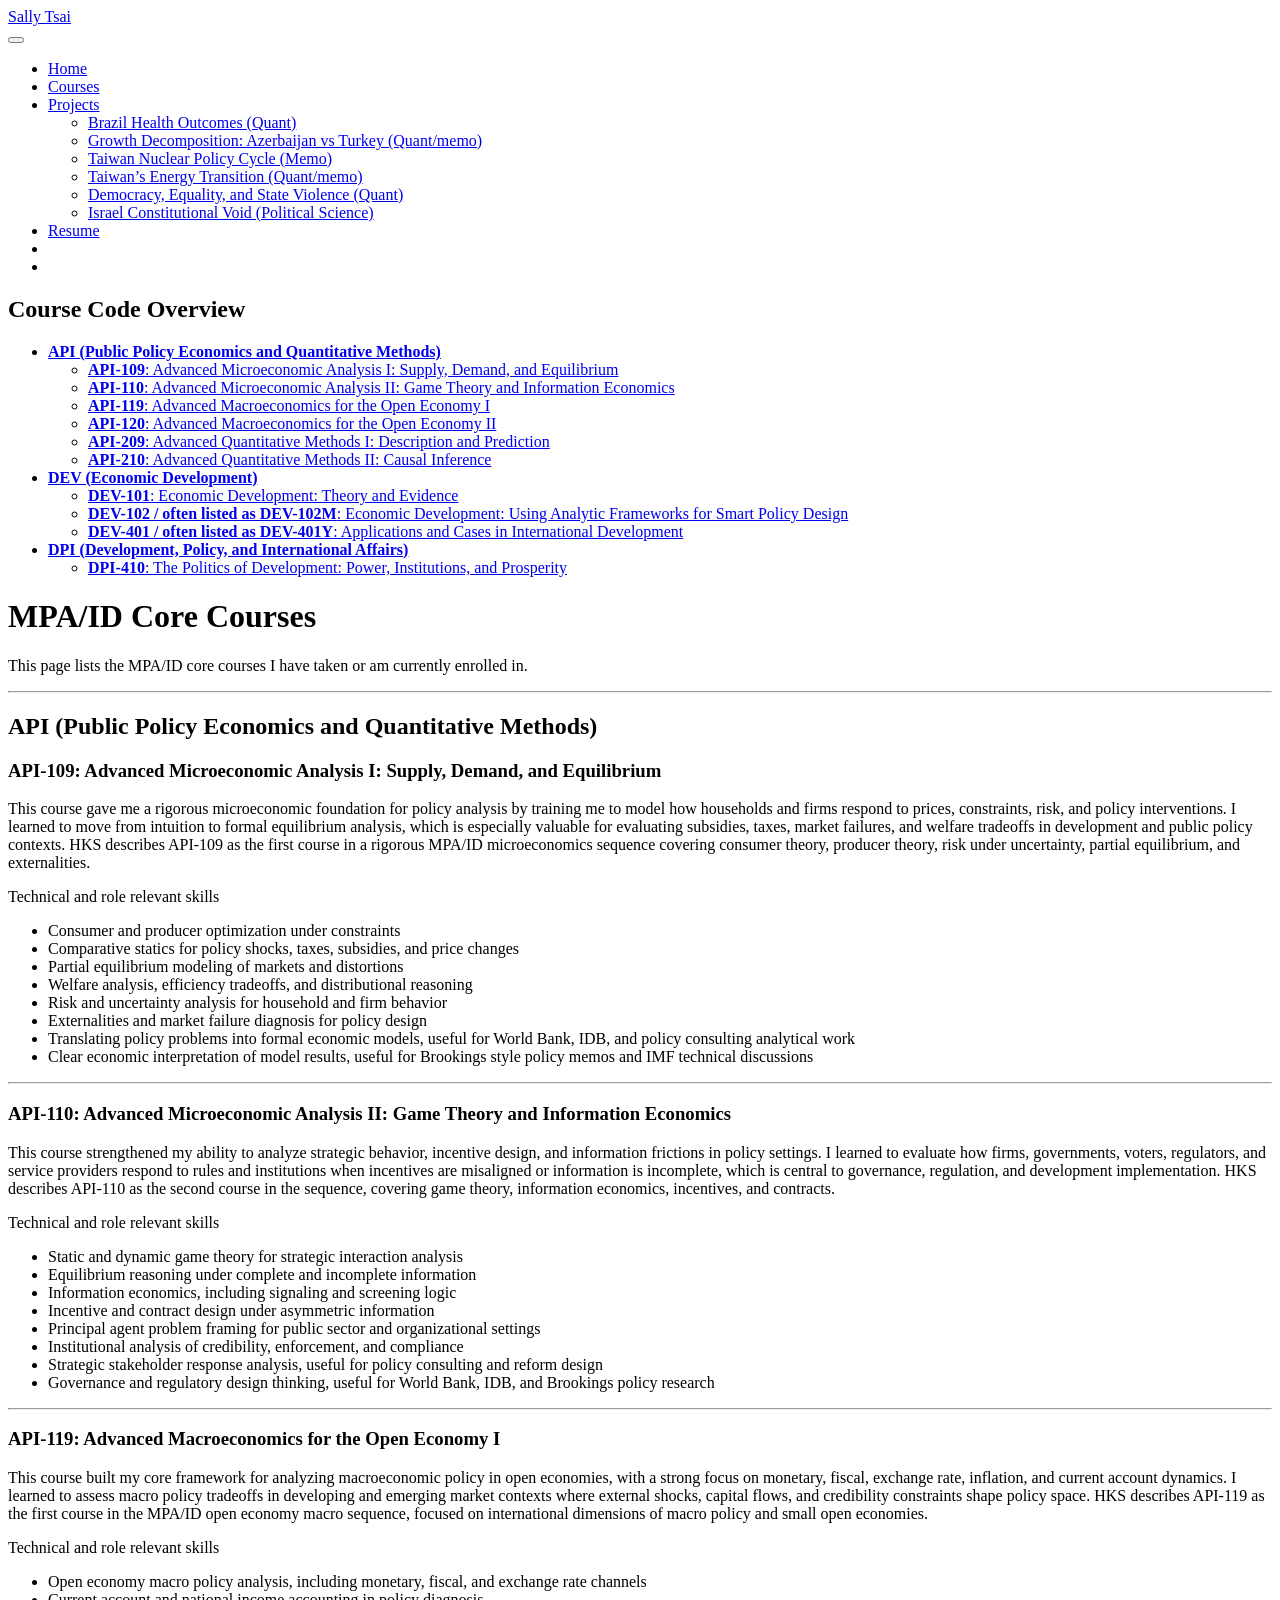
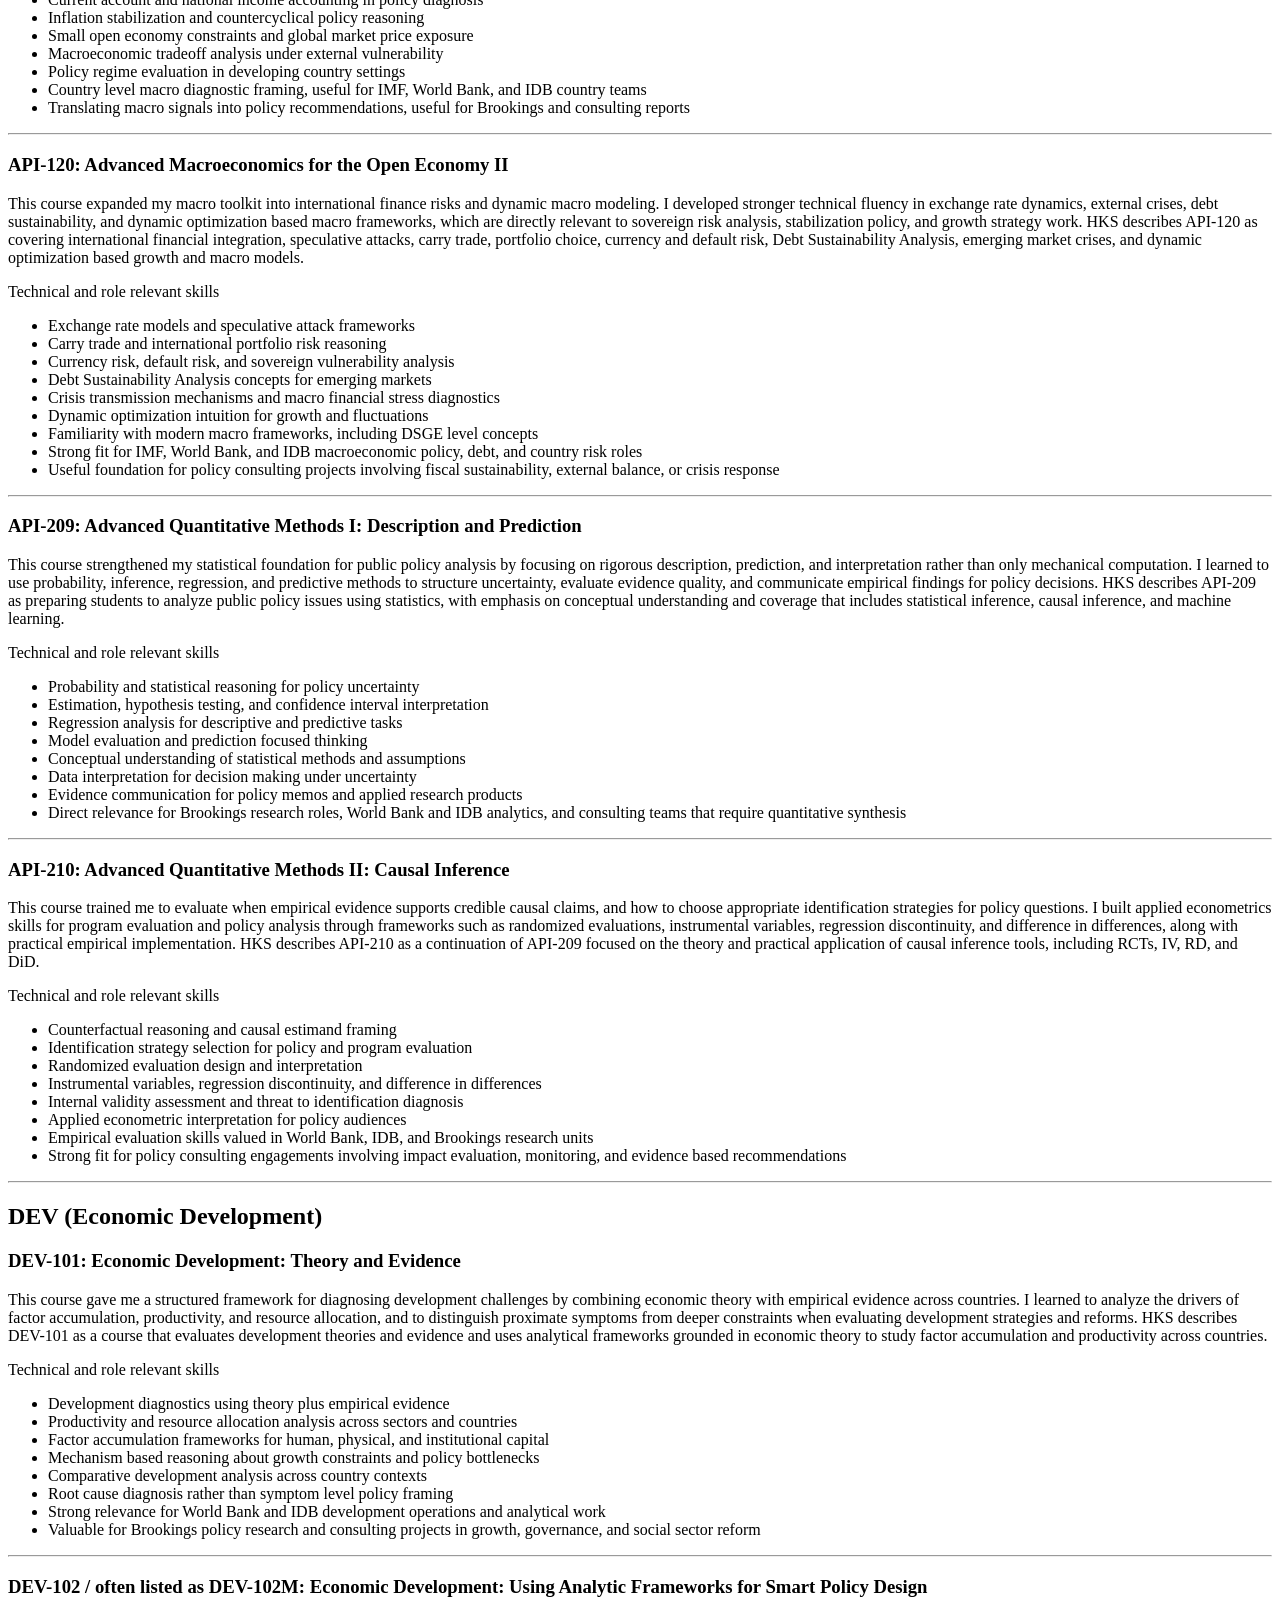
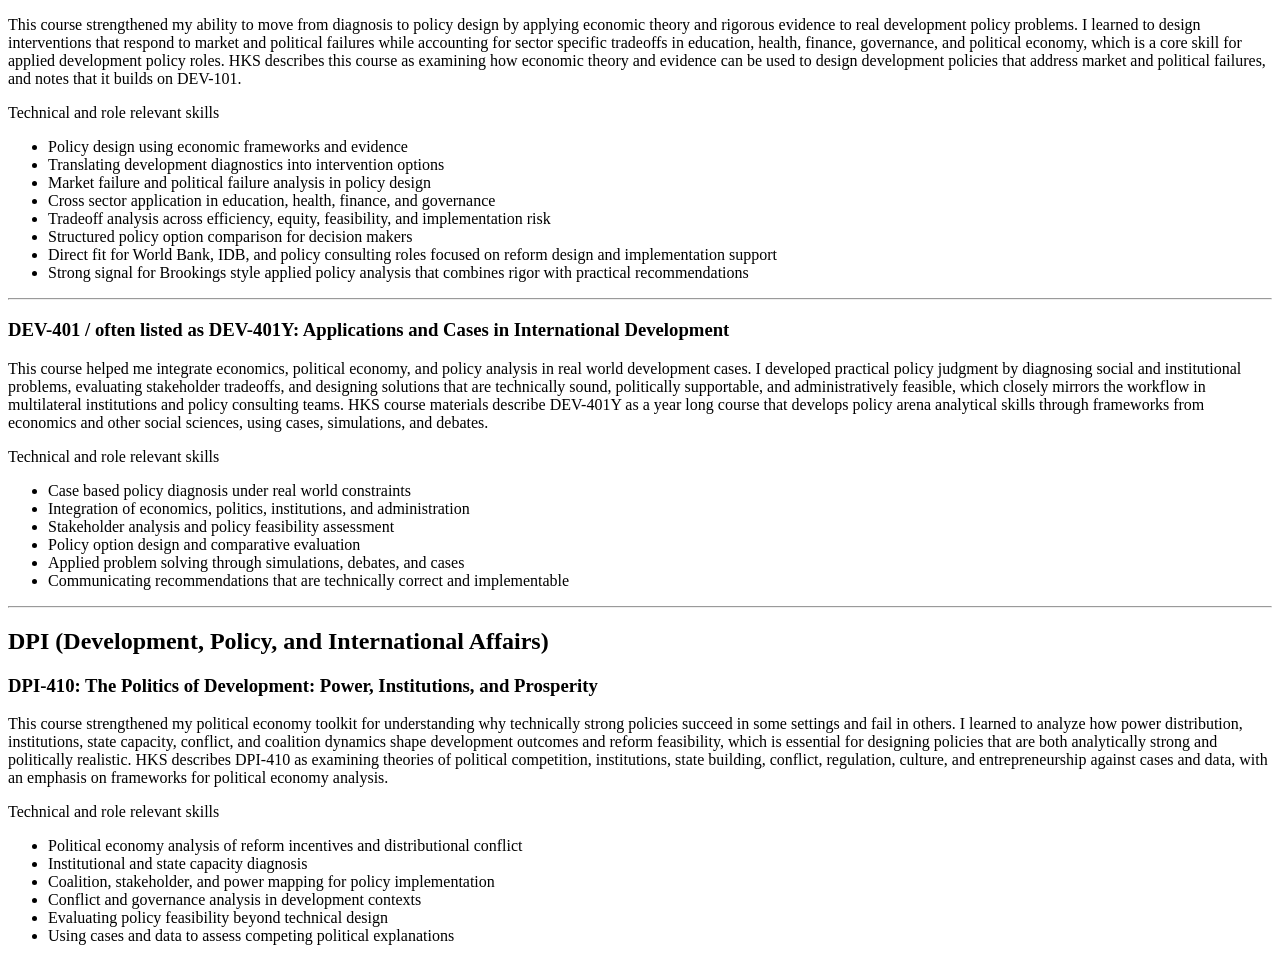
==== docs/courses.html @ fb2d6d18 "check" ====
<!DOCTYPE html>
<html xmlns="http://www.w3.org/1999/xhtml" lang="en" xml:lang="en"><head>

<meta charset="utf-8">
<meta name="generator" content="quarto-1.7.31">

<meta name="viewport" content="width=device-width, initial-scale=1.0, user-scalable=yes">


<title>MPA/ID Core Courses – Sally Tsai</title>
<style>
code{white-space: pre-wrap;}
span.smallcaps{font-variant: small-caps;}
div.columns{display: flex; gap: min(4vw, 1.5em);}
div.column{flex: auto; overflow-x: auto;}
div.hanging-indent{margin-left: 1.5em; text-indent: -1.5em;}
ul.task-list{list-style: none;}
ul.task-list li input[type="checkbox"] {
  width: 0.8em;
  margin: 0 0.8em 0.2em -1em; /* quarto-specific, see https://github.com/quarto-dev/quarto-cli/issues/4556 */ 
  vertical-align: middle;
}
</style>


<script src="site_libs/quarto-nav/quarto-nav.js"></script>
<script src="site_libs/quarto-nav/headroom.min.js"></script>
<script src="site_libs/clipboard/clipboard.min.js"></script>
<script src="site_libs/quarto-search/autocomplete.umd.js"></script>
<script src="site_libs/quarto-search/fuse.min.js"></script>
<script src="site_libs/quarto-search/quarto-search.js"></script>
<meta name="quarto:offset" content="./">
<script src="site_libs/quarto-html/quarto.js" type="module"></script>
<script src="site_libs/quarto-html/tabsets/tabsets.js" type="module"></script>
<script src="site_libs/quarto-html/popper.min.js"></script>
<script src="site_libs/quarto-html/tippy.umd.min.js"></script>
<script src="site_libs/quarto-html/anchor.min.js"></script>
<link href="site_libs/quarto-html/tippy.css" rel="stylesheet">
<link href="site_libs/quarto-html/quarto-syntax-highlighting-e1a5c8363afafaef2c763b6775fbf3ca.css" rel="stylesheet" id="quarto-text-highlighting-styles">
<script src="site_libs/bootstrap/bootstrap.min.js"></script>
<link href="site_libs/bootstrap/bootstrap-icons.css" rel="stylesheet">
<link href="site_libs/bootstrap/bootstrap-dfb324f25d9b1687192fa8be62ac8f9c.min.css" rel="stylesheet" append-hash="true" id="quarto-bootstrap" data-mode="light">
<script id="quarto-search-options" type="application/json">{
  "location": "navbar",
  "copy-button": false,
  "collapse-after": 3,
  "panel-placement": "end",
  "type": "overlay",
  "limit": 50,
  "keyboard-shortcut": [
    "f",
    "/",
    "s"
  ],
  "show-item-context": false,
  "language": {
    "search-no-results-text": "No results",
    "search-matching-documents-text": "matching documents",
    "search-copy-link-title": "Copy link to search",
    "search-hide-matches-text": "Hide additional matches",
    "search-more-match-text": "more match in this document",
    "search-more-matches-text": "more matches in this document",
    "search-clear-button-title": "Clear",
    "search-text-placeholder": "",
    "search-detached-cancel-button-title": "Cancel",
    "search-submit-button-title": "Submit",
    "search-label": "Search"
  }
}</script>


<link rel="stylesheet" href="styles.css">
</head>

<body class="nav-fixed quarto-light">

<div id="quarto-search-results"></div>
  <header id="quarto-header" class="headroom fixed-top">
    <nav class="navbar navbar-expand-lg " data-bs-theme="dark">
      <div class="navbar-container container-fluid">
      <div class="navbar-brand-container mx-auto">
    <a class="navbar-brand" href="./index.html">
    <span class="navbar-title">Sally Tsai</span>
    </a>
  </div>
            <div id="quarto-search" class="" title="Search"></div>
          <button class="navbar-toggler" type="button" data-bs-toggle="collapse" data-bs-target="#navbarCollapse" aria-controls="navbarCollapse" role="menu" aria-expanded="false" aria-label="Toggle navigation" onclick="if (window.quartoToggleHeadroom) { window.quartoToggleHeadroom(); }">
  <span class="navbar-toggler-icon"></span>
</button>
          <div class="collapse navbar-collapse" id="navbarCollapse">
            <ul class="navbar-nav navbar-nav-scroll ms-auto">
  <li class="nav-item">
    <a class="nav-link" href="./index.html"> 
<span class="menu-text">Home</span></a>
  </li>  
  <li class="nav-item">
    <a class="nav-link active" href="./courses.html" aria-current="page"> 
<span class="menu-text">Courses</span></a>
  </li>  
  <li class="nav-item dropdown ">
    <a class="nav-link dropdown-toggle" href="#" id="nav-menu-projects" role="link" data-bs-toggle="dropdown" aria-expanded="false">
 <span class="menu-text">Projects</span>
    </a>
    <ul class="dropdown-menu dropdown-menu-end" aria-labelledby="nav-menu-projects">    
        <li>
    <a class="dropdown-item" href="./pdfs/brazil-health-outcome.pdf">
 <span class="dropdown-text">Brazil Health Outcomes (Quant)</span></a>
  </li>  
        <li>
    <a class="dropdown-item" href="./pdfs/Asian Development Bank Internal Memorandum.pdf">
 <span class="dropdown-text">Growth Decomposition: Azerbaijan vs Turkey (Quant/memo)</span></a>
  </li>  
        <li>
    <a class="dropdown-item" href="./pdfs/PPG401 policy cycle.pdf">
 <span class="dropdown-text">Taiwan Nuclear Policy Cycle (Memo)</span></a>
  </li>  
        <li>
    <a class="dropdown-item" href="./pdfs/POl474 Paper 1.pdf">
 <span class="dropdown-text">Taiwan’s Energy Transition (Quant/memo)</span></a>
  </li>  
        <li>
    <a class="dropdown-item" href="./pdfs/Democracy, Equality, and State Violence.pdf">
 <span class="dropdown-text">Democracy, Equality, and State Violence (Quant)</span></a>
  </li>  
        <li>
    <a class="dropdown-item" href="./pdfs/POL377 Essay.pdf">
 <span class="dropdown-text">Israel Constitutional Void (Political Science)</span></a>
  </li>  
    </ul>
  </li>
  <li class="nav-item">
    <a class="nav-link" href="./pdfs/resume_2025.pdf"> 
<span class="menu-text">Resume</span></a>
  </li>  
  <li class="nav-item compact">
    <a class="nav-link" href="https://github.com/sallyytsai"> <i class="bi bi-github" role="img">
</i> 
<span class="menu-text"></span></a>
  </li>  
  <li class="nav-item compact">
    <a class="nav-link" href="mailto:sallytsai6640@gmail.com"> <i class="bi bi-envelope" role="img">
</i> 
<span class="menu-text"></span></a>
  </li>  
</ul>
          </div> <!-- /navcollapse -->
            <div class="quarto-navbar-tools">
</div>
      </div> <!-- /container-fluid -->
    </nav>
</header>
<!-- content -->
<div id="quarto-content" class="quarto-container page-columns page-rows-contents page-layout-article page-navbar">
<!-- sidebar -->
<!-- margin-sidebar -->
    <div id="quarto-margin-sidebar" class="sidebar margin-sidebar">
        <nav id="TOC" role="doc-toc" class="toc-active">
    <h2 id="toc-title">Course Code Overview</h2>
   
  <ul>
  <li><a href="#api-public-policy-economics-and-quantitative-methods" id="toc-api-public-policy-economics-and-quantitative-methods" class="nav-link active" data-scroll-target="#api-public-policy-economics-and-quantitative-methods"><strong>API (Public Policy Economics and Quantitative Methods)</strong></a>
  <ul class="collapse">
  <li><a href="#api-109-advanced-microeconomic-analysis-i-supply-demand-and-equilibrium" id="toc-api-109-advanced-microeconomic-analysis-i-supply-demand-and-equilibrium" class="nav-link" data-scroll-target="#api-109-advanced-microeconomic-analysis-i-supply-demand-and-equilibrium"><strong>API-109</strong>: Advanced Microeconomic Analysis I: Supply, Demand, and Equilibrium</a></li>
  <li><a href="#api-110-advanced-microeconomic-analysis-ii-game-theory-and-information-economics" id="toc-api-110-advanced-microeconomic-analysis-ii-game-theory-and-information-economics" class="nav-link" data-scroll-target="#api-110-advanced-microeconomic-analysis-ii-game-theory-and-information-economics"><strong>API-110</strong>: Advanced Microeconomic Analysis II: Game Theory and Information Economics</a></li>
  <li><a href="#api-119-advanced-macroeconomics-for-the-open-economy-i" id="toc-api-119-advanced-macroeconomics-for-the-open-economy-i" class="nav-link" data-scroll-target="#api-119-advanced-macroeconomics-for-the-open-economy-i"><strong>API-119</strong>: Advanced Macroeconomics for the Open Economy I</a></li>
  <li><a href="#api-120-advanced-macroeconomics-for-the-open-economy-ii" id="toc-api-120-advanced-macroeconomics-for-the-open-economy-ii" class="nav-link" data-scroll-target="#api-120-advanced-macroeconomics-for-the-open-economy-ii"><strong>API-120</strong>: Advanced Macroeconomics for the Open Economy II</a></li>
  <li><a href="#api-209-advanced-quantitative-methods-i-description-and-prediction" id="toc-api-209-advanced-quantitative-methods-i-description-and-prediction" class="nav-link" data-scroll-target="#api-209-advanced-quantitative-methods-i-description-and-prediction"><strong>API-209</strong>: Advanced Quantitative Methods I: Description and Prediction</a></li>
  <li><a href="#api-210-advanced-quantitative-methods-ii-causal-inference" id="toc-api-210-advanced-quantitative-methods-ii-causal-inference" class="nav-link" data-scroll-target="#api-210-advanced-quantitative-methods-ii-causal-inference"><strong>API-210</strong>: Advanced Quantitative Methods II: Causal Inference</a></li>
  </ul></li>
  <li><a href="#dev-economic-development" id="toc-dev-economic-development" class="nav-link" data-scroll-target="#dev-economic-development"><strong>DEV (Economic Development)</strong></a>
  <ul class="collapse">
  <li><a href="#dev-101-economic-development-theory-and-evidence" id="toc-dev-101-economic-development-theory-and-evidence" class="nav-link" data-scroll-target="#dev-101-economic-development-theory-and-evidence"><strong>DEV-101</strong>: Economic Development: Theory and Evidence</a></li>
  <li><a href="#dev-102-often-listed-as-dev-102m-economic-development-using-analytic-frameworks-for-smart-policy-design" id="toc-dev-102-often-listed-as-dev-102m-economic-development-using-analytic-frameworks-for-smart-policy-design" class="nav-link" data-scroll-target="#dev-102-often-listed-as-dev-102m-economic-development-using-analytic-frameworks-for-smart-policy-design"><strong>DEV-102 / often listed as DEV-102M</strong>: Economic Development: Using Analytic Frameworks for Smart Policy Design</a></li>
  <li><a href="#dev-401-often-listed-as-dev-401y-applications-and-cases-in-international-development" id="toc-dev-401-often-listed-as-dev-401y-applications-and-cases-in-international-development" class="nav-link" data-scroll-target="#dev-401-often-listed-as-dev-401y-applications-and-cases-in-international-development"><strong>DEV-401 / often listed as DEV-401Y</strong>: Applications and Cases in International Development</a></li>
  </ul></li>
  <li><a href="#dpi-development-policy-and-international-affairs" id="toc-dpi-development-policy-and-international-affairs" class="nav-link" data-scroll-target="#dpi-development-policy-and-international-affairs"><strong>DPI (Development, Policy, and International Affairs)</strong></a>
  <ul class="collapse">
  <li><a href="#dpi-410-the-politics-of-development-power-institutions-and-prosperity" id="toc-dpi-410-the-politics-of-development-power-institutions-and-prosperity" class="nav-link" data-scroll-target="#dpi-410-the-politics-of-development-power-institutions-and-prosperity"><strong>DPI-410</strong>: The Politics of Development: Power, Institutions, and Prosperity</a></li>
  </ul></li>
  </ul>
</nav>
    </div>
<!-- main -->
<main class="content" id="quarto-document-content">

<header id="title-block-header" class="quarto-title-block default">
<div class="quarto-title">
<h1 class="title">MPA/ID Core Courses</h1>
</div>



<div class="quarto-title-meta">

    
  
    
  </div>
  


</header>


<p>This page lists the MPA/ID core courses I have taken or am currently enrolled in.</p>
<hr>
<section id="api-public-policy-economics-and-quantitative-methods" class="level2">
<h2 class="anchored" data-anchor-id="api-public-policy-economics-and-quantitative-methods"><strong>API (Public Policy Economics and Quantitative Methods)</strong></h2>
<section id="api-109-advanced-microeconomic-analysis-i-supply-demand-and-equilibrium" class="level3">
<h3 class="anchored" data-anchor-id="api-109-advanced-microeconomic-analysis-i-supply-demand-and-equilibrium"><strong>API-109</strong>: Advanced Microeconomic Analysis I: Supply, Demand, and Equilibrium</h3>
<p>This course gave me a rigorous microeconomic foundation for policy analysis by training me to model how households and firms respond to prices, constraints, risk, and policy interventions. I learned to move from intuition to formal equilibrium analysis, which is especially valuable for evaluating subsidies, taxes, market failures, and welfare tradeoffs in development and public policy contexts. HKS describes API-109 as the first course in a rigorous MPA/ID microeconomics sequence covering consumer theory, producer theory, risk under uncertainty, partial equilibrium, and externalities.</p>
<p>Technical and role relevant skills</p>
<ul>
<li>Consumer and producer optimization under constraints<br>
</li>
<li>Comparative statics for policy shocks, taxes, subsidies, and price changes<br>
</li>
<li>Partial equilibrium modeling of markets and distortions<br>
</li>
<li>Welfare analysis, efficiency tradeoffs, and distributional reasoning<br>
</li>
<li>Risk and uncertainty analysis for household and firm behavior<br>
</li>
<li>Externalities and market failure diagnosis for policy design<br>
</li>
<li>Translating policy problems into formal economic models, useful for World Bank, IDB, and policy consulting analytical work<br>
</li>
<li>Clear economic interpretation of model results, useful for Brookings style policy memos and IMF technical discussions</li>
</ul>
<hr>
</section>
<section id="api-110-advanced-microeconomic-analysis-ii-game-theory-and-information-economics" class="level3">
<h3 class="anchored" data-anchor-id="api-110-advanced-microeconomic-analysis-ii-game-theory-and-information-economics"><strong>API-110</strong>: Advanced Microeconomic Analysis II: Game Theory and Information Economics</h3>
<p>This course strengthened my ability to analyze strategic behavior, incentive design, and information frictions in policy settings. I learned to evaluate how firms, governments, voters, regulators, and service providers respond to rules and institutions when incentives are misaligned or information is incomplete, which is central to governance, regulation, and development implementation. HKS describes API-110 as the second course in the sequence, covering game theory, information economics, incentives, and contracts.</p>
<p>Technical and role relevant skills</p>
<ul>
<li>Static and dynamic game theory for strategic interaction analysis<br>
</li>
<li>Equilibrium reasoning under complete and incomplete information<br>
</li>
<li>Information economics, including signaling and screening logic<br>
</li>
<li>Incentive and contract design under asymmetric information<br>
</li>
<li>Principal agent problem framing for public sector and organizational settings<br>
</li>
<li>Institutional analysis of credibility, enforcement, and compliance<br>
</li>
<li>Strategic stakeholder response analysis, useful for policy consulting and reform design<br>
</li>
<li>Governance and regulatory design thinking, useful for World Bank, IDB, and Brookings policy research</li>
</ul>
<hr>
</section>
<section id="api-119-advanced-macroeconomics-for-the-open-economy-i" class="level3">
<h3 class="anchored" data-anchor-id="api-119-advanced-macroeconomics-for-the-open-economy-i"><strong>API-119</strong>: Advanced Macroeconomics for the Open Economy I</h3>
<p>This course built my core framework for analyzing macroeconomic policy in open economies, with a strong focus on monetary, fiscal, exchange rate, inflation, and current account dynamics. I learned to assess macro policy tradeoffs in developing and emerging market contexts where external shocks, capital flows, and credibility constraints shape policy space. HKS describes API-119 as the first course in the MPA/ID open economy macro sequence, focused on international dimensions of macro policy and small open economies.</p>
<p>Technical and role relevant skills</p>
<ul>
<li>Open economy macro policy analysis, including monetary, fiscal, and exchange rate channels<br>
</li>
<li>Current account and national income accounting in policy diagnosis<br>
</li>
<li>Inflation stabilization and countercyclical policy reasoning<br>
</li>
<li>Small open economy constraints and global market price exposure<br>
</li>
<li>Macroeconomic tradeoff analysis under external vulnerability<br>
</li>
<li>Policy regime evaluation in developing country settings<br>
</li>
<li>Country level macro diagnostic framing, useful for IMF, World Bank, and IDB country teams<br>
</li>
<li>Translating macro signals into policy recommendations, useful for Brookings and consulting reports</li>
</ul>
<hr>
</section>
<section id="api-120-advanced-macroeconomics-for-the-open-economy-ii" class="level3">
<h3 class="anchored" data-anchor-id="api-120-advanced-macroeconomics-for-the-open-economy-ii"><strong>API-120</strong>: Advanced Macroeconomics for the Open Economy II</h3>
<p>This course expanded my macro toolkit into international finance risks and dynamic macro modeling. I developed stronger technical fluency in exchange rate dynamics, external crises, debt sustainability, and dynamic optimization based macro frameworks, which are directly relevant to sovereign risk analysis, stabilization policy, and growth strategy work. HKS describes API-120 as covering international financial integration, speculative attacks, carry trade, portfolio choice, currency and default risk, Debt Sustainability Analysis, emerging market crises, and dynamic optimization based growth and macro models.</p>
<p>Technical and role relevant skills</p>
<ul>
<li>Exchange rate models and speculative attack frameworks<br>
</li>
<li>Carry trade and international portfolio risk reasoning<br>
</li>
<li>Currency risk, default risk, and sovereign vulnerability analysis<br>
</li>
<li>Debt Sustainability Analysis concepts for emerging markets<br>
</li>
<li>Crisis transmission mechanisms and macro financial stress diagnostics<br>
</li>
<li>Dynamic optimization intuition for growth and fluctuations<br>
</li>
<li>Familiarity with modern macro frameworks, including DSGE level concepts<br>
</li>
<li>Strong fit for IMF, World Bank, and IDB macroeconomic policy, debt, and country risk roles<br>
</li>
<li>Useful foundation for policy consulting projects involving fiscal sustainability, external balance, or crisis response</li>
</ul>
<hr>
</section>
<section id="api-209-advanced-quantitative-methods-i-description-and-prediction" class="level3">
<h3 class="anchored" data-anchor-id="api-209-advanced-quantitative-methods-i-description-and-prediction"><strong>API-209</strong>: Advanced Quantitative Methods I: Description and Prediction</h3>
<p>This course strengthened my statistical foundation for public policy analysis by focusing on rigorous description, prediction, and interpretation rather than only mechanical computation. I learned to use probability, inference, regression, and predictive methods to structure uncertainty, evaluate evidence quality, and communicate empirical findings for policy decisions. HKS describes API-209 as preparing students to analyze public policy issues using statistics, with emphasis on conceptual understanding and coverage that includes statistical inference, causal inference, and machine learning.</p>
<p>Technical and role relevant skills</p>
<ul>
<li>Probability and statistical reasoning for policy uncertainty<br>
</li>
<li>Estimation, hypothesis testing, and confidence interval interpretation<br>
</li>
<li>Regression analysis for descriptive and predictive tasks<br>
</li>
<li>Model evaluation and prediction focused thinking<br>
</li>
<li>Conceptual understanding of statistical methods and assumptions<br>
</li>
<li>Data interpretation for decision making under uncertainty<br>
</li>
<li>Evidence communication for policy memos and applied research products<br>
</li>
<li>Direct relevance for Brookings research roles, World Bank and IDB analytics, and consulting teams that require quantitative synthesis</li>
</ul>
<hr>
</section>
<section id="api-210-advanced-quantitative-methods-ii-causal-inference" class="level3">
<h3 class="anchored" data-anchor-id="api-210-advanced-quantitative-methods-ii-causal-inference"><strong>API-210</strong>: Advanced Quantitative Methods II: Causal Inference</h3>
<p>This course trained me to evaluate when empirical evidence supports credible causal claims, and how to choose appropriate identification strategies for policy questions. I built applied econometrics skills for program evaluation and policy analysis through frameworks such as randomized evaluations, instrumental variables, regression discontinuity, and difference in differences, along with practical empirical implementation. HKS describes API-210 as a continuation of API-209 focused on the theory and practical application of causal inference tools, including RCTs, IV, RD, and DiD.</p>
<p>Technical and role relevant skills</p>
<ul>
<li>Counterfactual reasoning and causal estimand framing<br>
</li>
<li>Identification strategy selection for policy and program evaluation<br>
</li>
<li>Randomized evaluation design and interpretation<br>
</li>
<li>Instrumental variables, regression discontinuity, and difference in differences<br>
</li>
<li>Internal validity assessment and threat to identification diagnosis<br>
</li>
<li>Applied econometric interpretation for policy audiences<br>
</li>
<li>Empirical evaluation skills valued in World Bank, IDB, and Brookings research units<br>
</li>
<li>Strong fit for policy consulting engagements involving impact evaluation, monitoring, and evidence based recommendations</li>
</ul>
<hr>
</section>
</section>
<section id="dev-economic-development" class="level2">
<h2 class="anchored" data-anchor-id="dev-economic-development"><strong>DEV (Economic Development)</strong></h2>
<section id="dev-101-economic-development-theory-and-evidence" class="level3">
<h3 class="anchored" data-anchor-id="dev-101-economic-development-theory-and-evidence"><strong>DEV-101</strong>: Economic Development: Theory and Evidence</h3>
<p>This course gave me a structured framework for diagnosing development challenges by combining economic theory with empirical evidence across countries. I learned to analyze the drivers of factor accumulation, productivity, and resource allocation, and to distinguish proximate symptoms from deeper constraints when evaluating development strategies and reforms. HKS describes DEV-101 as a course that evaluates development theories and evidence and uses analytical frameworks grounded in economic theory to study factor accumulation and productivity across countries.</p>
<p>Technical and role relevant skills</p>
<ul>
<li>Development diagnostics using theory plus empirical evidence<br>
</li>
<li>Productivity and resource allocation analysis across sectors and countries<br>
</li>
<li>Factor accumulation frameworks for human, physical, and institutional capital<br>
</li>
<li>Mechanism based reasoning about growth constraints and policy bottlenecks<br>
</li>
<li>Comparative development analysis across country contexts<br>
</li>
<li>Root cause diagnosis rather than symptom level policy framing<br>
</li>
<li>Strong relevance for World Bank and IDB development operations and analytical work<br>
</li>
<li>Valuable for Brookings policy research and consulting projects in growth, governance, and social sector reform</li>
</ul>
<hr>
</section>
<section id="dev-102-often-listed-as-dev-102m-economic-development-using-analytic-frameworks-for-smart-policy-design" class="level3">
<h3 class="anchored" data-anchor-id="dev-102-often-listed-as-dev-102m-economic-development-using-analytic-frameworks-for-smart-policy-design"><strong>DEV-102 / often listed as DEV-102M</strong>: Economic Development: Using Analytic Frameworks for Smart Policy Design</h3>
<p>This course strengthened my ability to move from diagnosis to policy design by applying economic theory and rigorous evidence to real development policy problems. I learned to design interventions that respond to market and political failures while accounting for sector specific tradeoffs in education, health, finance, governance, and political economy, which is a core skill for applied development policy roles. HKS describes this course as examining how economic theory and evidence can be used to design development policies that address market and political failures, and notes that it builds on DEV-101.</p>
<p>Technical and role relevant skills</p>
<ul>
<li>Policy design using economic frameworks and evidence<br>
</li>
<li>Translating development diagnostics into intervention options<br>
</li>
<li>Market failure and political failure analysis in policy design<br>
</li>
<li>Cross sector application in education, health, finance, and governance<br>
</li>
<li>Tradeoff analysis across efficiency, equity, feasibility, and implementation risk<br>
</li>
<li>Structured policy option comparison for decision makers<br>
</li>
<li>Direct fit for World Bank, IDB, and policy consulting roles focused on reform design and implementation support<br>
</li>
<li>Strong signal for Brookings style applied policy analysis that combines rigor with practical recommendations</li>
</ul>
<hr>
</section>
<section id="dev-401-often-listed-as-dev-401y-applications-and-cases-in-international-development" class="level3">
<h3 class="anchored" data-anchor-id="dev-401-often-listed-as-dev-401y-applications-and-cases-in-international-development"><strong>DEV-401 / often listed as DEV-401Y</strong>: Applications and Cases in International Development</h3>
<p>This course helped me integrate economics, political economy, and policy analysis in real world development cases. I developed practical policy judgment by diagnosing social and institutional problems, evaluating stakeholder tradeoffs, and designing solutions that are technically sound, politically supportable, and administratively feasible, which closely mirrors the workflow in multilateral institutions and policy consulting teams. HKS course materials describe DEV-401Y as a year long course that develops policy arena analytical skills through frameworks from economics and other social sciences, using cases, simulations, and debates.</p>
<p>Technical and role relevant skills</p>
<ul>
<li>Case based policy diagnosis under real world constraints<br>
</li>
<li>Integration of economics, politics, institutions, and administration<br>
</li>
<li>Stakeholder analysis and policy feasibility assessment<br>
</li>
<li>Policy option design and comparative evaluation<br>
</li>
<li>Applied problem solving through simulations, debates, and cases<br>
</li>
<li>Communicating recommendations that are technically correct and implementable</li>
</ul>
<hr>
</section>
</section>
<section id="dpi-development-policy-and-international-affairs" class="level2">
<h2 class="anchored" data-anchor-id="dpi-development-policy-and-international-affairs"><strong>DPI (Development, Policy, and International Affairs)</strong></h2>
<section id="dpi-410-the-politics-of-development-power-institutions-and-prosperity" class="level3">
<h3 class="anchored" data-anchor-id="dpi-410-the-politics-of-development-power-institutions-and-prosperity"><strong>DPI-410</strong>: The Politics of Development: Power, Institutions, and Prosperity</h3>
<p>This course strengthened my political economy toolkit for understanding why technically strong policies succeed in some settings and fail in others. I learned to analyze how power distribution, institutions, state capacity, conflict, and coalition dynamics shape development outcomes and reform feasibility, which is essential for designing policies that are both analytically strong and politically realistic. HKS describes DPI-410 as examining theories of political competition, institutions, state building, conflict, regulation, culture, and entrepreneurship against cases and data, with an emphasis on frameworks for political economy analysis.</p>
<p>Technical and role relevant skills</p>
<ul>
<li>Political economy analysis of reform incentives and distributional conflict<br>
</li>
<li>Institutional and state capacity diagnosis<br>
</li>
<li>Coalition, stakeholder, and power mapping for policy implementation<br>
</li>
<li>Conflict and governance analysis in development contexts<br>
</li>
<li>Evaluating policy feasibility beyond technical design<br>
</li>
<li>Using cases and data to assess competing political explanations</li>
</ul>


</section>
</section>

</main> <!-- /main -->
<script id="quarto-html-after-body" type="application/javascript">
  window.document.addEventListener("DOMContentLoaded", function (event) {
    const icon = "";
    const anchorJS = new window.AnchorJS();
    anchorJS.options = {
      placement: 'right',
      icon: icon
    };
    anchorJS.add('.anchored');
    const isCodeAnnotation = (el) => {
      for (const clz of el.classList) {
        if (clz.startsWith('code-annotation-')) {                     
          return true;
        }
      }
      return false;
    }
    const onCopySuccess = function(e) {
      // button target
      const button = e.trigger;
      // don't keep focus
      button.blur();
      // flash "checked"
      button.classList.add('code-copy-button-checked');
      var currentTitle = button.getAttribute("title");
      button.setAttribute("title", "Copied!");
      let tooltip;
      if (window.bootstrap) {
        button.setAttribute("data-bs-toggle", "tooltip");
        button.setAttribute("data-bs-placement", "left");
        button.setAttribute("data-bs-title", "Copied!");
        tooltip = new bootstrap.Tooltip(button, 
          { trigger: "manual", 
            customClass: "code-copy-button-tooltip",
            offset: [0, -8]});
        tooltip.show();    
      }
      setTimeout(function() {
        if (tooltip) {
          tooltip.hide();
          button.removeAttribute("data-bs-title");
          button.removeAttribute("data-bs-toggle");
          button.removeAttribute("data-bs-placement");
        }
        button.setAttribute("title", currentTitle);
        button.classList.remove('code-copy-button-checked');
      }, 1000);
      // clear code selection
      e.clearSelection();
    }
    const getTextToCopy = function(trigger) {
        const codeEl = trigger.previousElementSibling.cloneNode(true);
        for (const childEl of codeEl.children) {
          if (isCodeAnnotation(childEl)) {
            childEl.remove();
          }
        }
        return codeEl.innerText;
    }
    const clipboard = new window.ClipboardJS('.code-copy-button:not([data-in-quarto-modal])', {
      text: getTextToCopy
    });
    clipboard.on('success', onCopySuccess);
    if (window.document.getElementById('quarto-embedded-source-code-modal')) {
      const clipboardModal = new window.ClipboardJS('.code-copy-button[data-in-quarto-modal]', {
        text: getTextToCopy,
        container: window.document.getElementById('quarto-embedded-source-code-modal')
      });
      clipboardModal.on('success', onCopySuccess);
    }
      var localhostRegex = new RegExp(/^(?:http|https):\/\/localhost\:?[0-9]*\//);
      var mailtoRegex = new RegExp(/^mailto:/);
        var filterRegex = new RegExp('/' + window.location.host + '/');
      var isInternal = (href) => {
          return filterRegex.test(href) || localhostRegex.test(href) || mailtoRegex.test(href);
      }
      // Inspect non-navigation links and adorn them if external
     var links = window.document.querySelectorAll('a[href]:not(.nav-link):not(.navbar-brand):not(.toc-action):not(.sidebar-link):not(.sidebar-item-toggle):not(.pagination-link):not(.no-external):not([aria-hidden]):not(.dropdown-item):not(.quarto-navigation-tool):not(.about-link)');
      for (var i=0; i<links.length; i++) {
        const link = links[i];
        if (!isInternal(link.href)) {
          // undo the damage that might have been done by quarto-nav.js in the case of
          // links that we want to consider external
          if (link.dataset.originalHref !== undefined) {
            link.href = link.dataset.originalHref;
          }
        }
      }
    function tippyHover(el, contentFn, onTriggerFn, onUntriggerFn) {
      const config = {
        allowHTML: true,
        maxWidth: 500,
        delay: 100,
        arrow: false,
        appendTo: function(el) {
            return el.parentElement;
        },
        interactive: true,
        interactiveBorder: 10,
        theme: 'quarto',
        placement: 'bottom-start',
      };
      if (contentFn) {
        config.content = contentFn;
      }
      if (onTriggerFn) {
        config.onTrigger = onTriggerFn;
      }
      if (onUntriggerFn) {
        config.onUntrigger = onUntriggerFn;
      }
      window.tippy(el, config); 
    }
    const noterefs = window.document.querySelectorAll('a[role="doc-noteref"]');
    for (var i=0; i<noterefs.length; i++) {
      const ref = noterefs[i];
      tippyHover(ref, function() {
        // use id or data attribute instead here
        let href = ref.getAttribute('data-footnote-href') || ref.getAttribute('href');
        try { href = new URL(href).hash; } catch {}
        const id = href.replace(/^#\/?/, "");
        const note = window.document.getElementById(id);
        if (note) {
          return note.innerHTML;
        } else {
          return "";
        }
      });
    }
    const xrefs = window.document.querySelectorAll('a.quarto-xref');
    const processXRef = (id, note) => {
      // Strip column container classes
      const stripColumnClz = (el) => {
        el.classList.remove("page-full", "page-columns");
        if (el.children) {
          for (const child of el.children) {
            stripColumnClz(child);
          }
        }
      }
      stripColumnClz(note)
      if (id === null || id.startsWith('sec-')) {
        // Special case sections, only their first couple elements
        const container = document.createElement("div");
        if (note.children && note.children.length > 2) {
          container.appendChild(note.children[0].cloneNode(true));
          for (let i = 1; i < note.children.length; i++) {
            const child = note.children[i];
            if (child.tagName === "P" && child.innerText === "") {
              continue;
            } else {
              container.appendChild(child.cloneNode(true));
              break;
            }
          }
          if (window.Quarto?.typesetMath) {
            window.Quarto.typesetMath(container);
          }
          return container.innerHTML
        } else {
          if (window.Quarto?.typesetMath) {
            window.Quarto.typesetMath(note);
          }
          return note.innerHTML;
        }
      } else {
        // Remove any anchor links if they are present
        const anchorLink = note.querySelector('a.anchorjs-link');
        if (anchorLink) {
          anchorLink.remove();
        }
        if (window.Quarto?.typesetMath) {
          window.Quarto.typesetMath(note);
        }
        if (note.classList.contains("callout")) {
          return note.outerHTML;
        } else {
          return note.innerHTML;
        }
      }
    }
    for (var i=0; i<xrefs.length; i++) {
      const xref = xrefs[i];
      tippyHover(xref, undefined, function(instance) {
        instance.disable();
        let url = xref.getAttribute('href');
        let hash = undefined; 
        if (url.startsWith('#')) {
          hash = url;
        } else {
          try { hash = new URL(url).hash; } catch {}
        }
        if (hash) {
          const id = hash.replace(/^#\/?/, "");
          const note = window.document.getElementById(id);
          if (note !== null) {
            try {
              const html = processXRef(id, note.cloneNode(true));
              instance.setContent(html);
            } finally {
              instance.enable();
              instance.show();
            }
          } else {
            // See if we can fetch this
            fetch(url.split('#')[0])
            .then(res => res.text())
            .then(html => {
              const parser = new DOMParser();
              const htmlDoc = parser.parseFromString(html, "text/html");
              const note = htmlDoc.getElementById(id);
              if (note !== null) {
                const html = processXRef(id, note);
                instance.setContent(html);
              } 
            }).finally(() => {
              instance.enable();
              instance.show();
            });
          }
        } else {
          // See if we can fetch a full url (with no hash to target)
          // This is a special case and we should probably do some content thinning / targeting
          fetch(url)
          .then(res => res.text())
          .then(html => {
            const parser = new DOMParser();
            const htmlDoc = parser.parseFromString(html, "text/html");
            const note = htmlDoc.querySelector('main.content');
            if (note !== null) {
              // This should only happen for chapter cross references
              // (since there is no id in the URL)
              // remove the first header
              if (note.children.length > 0 && note.children[0].tagName === "HEADER") {
                note.children[0].remove();
              }
              const html = processXRef(null, note);
              instance.setContent(html);
            } 
          }).finally(() => {
            instance.enable();
            instance.show();
          });
        }
      }, function(instance) {
      });
    }
        let selectedAnnoteEl;
        const selectorForAnnotation = ( cell, annotation) => {
          let cellAttr = 'data-code-cell="' + cell + '"';
          let lineAttr = 'data-code-annotation="' +  annotation + '"';
          const selector = 'span[' + cellAttr + '][' + lineAttr + ']';
          return selector;
        }
        const selectCodeLines = (annoteEl) => {
          const doc = window.document;
          const targetCell = annoteEl.getAttribute("data-target-cell");
          const targetAnnotation = annoteEl.getAttribute("data-target-annotation");
          const annoteSpan = window.document.querySelector(selectorForAnnotation(targetCell, targetAnnotation));
          const lines = annoteSpan.getAttribute("data-code-lines").split(",");
          const lineIds = lines.map((line) => {
            return targetCell + "-" + line;
          })
          let top = null;
          let height = null;
          let parent = null;
          if (lineIds.length > 0) {
              //compute the position of the single el (top and bottom and make a div)
              const el = window.document.getElementById(lineIds[0]);
              top = el.offsetTop;
              height = el.offsetHeight;
              parent = el.parentElement.parentElement;
            if (lineIds.length > 1) {
              const lastEl = window.document.getElementById(lineIds[lineIds.length - 1]);
              const bottom = lastEl.offsetTop + lastEl.offsetHeight;
              height = bottom - top;
            }
            if (top !== null && height !== null && parent !== null) {
              // cook up a div (if necessary) and position it 
              let div = window.document.getElementById("code-annotation-line-highlight");
              if (div === null) {
                div = window.document.createElement("div");
                div.setAttribute("id", "code-annotation-line-highlight");
                div.style.position = 'absolute';
                parent.appendChild(div);
              }
              div.style.top = top - 2 + "px";
              div.style.height = height + 4 + "px";
              div.style.left = 0;
              let gutterDiv = window.document.getElementById("code-annotation-line-highlight-gutter");
              if (gutterDiv === null) {
                gutterDiv = window.document.createElement("div");
                gutterDiv.setAttribute("id", "code-annotation-line-highlight-gutter");
                gutterDiv.style.position = 'absolute';
                const codeCell = window.document.getElementById(targetCell);
                const gutter = codeCell.querySelector('.code-annotation-gutter');
                gutter.appendChild(gutterDiv);
              }
              gutterDiv.style.top = top - 2 + "px";
              gutterDiv.style.height = height + 4 + "px";
            }
            selectedAnnoteEl = annoteEl;
          }
        };
        const unselectCodeLines = () => {
          const elementsIds = ["code-annotation-line-highlight", "code-annotation-line-highlight-gutter"];
          elementsIds.forEach((elId) => {
            const div = window.document.getElementById(elId);
            if (div) {
              div.remove();
            }
          });
          selectedAnnoteEl = undefined;
        };
          // Handle positioning of the toggle
      window.addEventListener(
        "resize",
        throttle(() => {
          elRect = undefined;
          if (selectedAnnoteEl) {
            selectCodeLines(selectedAnnoteEl);
          }
        }, 10)
      );
      function throttle(fn, ms) {
      let throttle = false;
      let timer;
        return (...args) => {
          if(!throttle) { // first call gets through
              fn.apply(this, args);
              throttle = true;
          } else { // all the others get throttled
              if(timer) clearTimeout(timer); // cancel #2
              timer = setTimeout(() => {
                fn.apply(this, args);
                timer = throttle = false;
              }, ms);
          }
        };
      }
        // Attach click handler to the DT
        const annoteDls = window.document.querySelectorAll('dt[data-target-cell]');
        for (const annoteDlNode of annoteDls) {
          annoteDlNode.addEventListener('click', (event) => {
            const clickedEl = event.target;
            if (clickedEl !== selectedAnnoteEl) {
              unselectCodeLines();
              const activeEl = window.document.querySelector('dt[data-target-cell].code-annotation-active');
              if (activeEl) {
                activeEl.classList.remove('code-annotation-active');
              }
              selectCodeLines(clickedEl);
              clickedEl.classList.add('code-annotation-active');
            } else {
              // Unselect the line
              unselectCodeLines();
              clickedEl.classList.remove('code-annotation-active');
            }
          });
        }
    const findCites = (el) => {
      const parentEl = el.parentElement;
      if (parentEl) {
        const cites = parentEl.dataset.cites;
        if (cites) {
          return {
            el,
            cites: cites.split(' ')
          };
        } else {
          return findCites(el.parentElement)
        }
      } else {
        return undefined;
      }
    };
    var bibliorefs = window.document.querySelectorAll('a[role="doc-biblioref"]');
    for (var i=0; i<bibliorefs.length; i++) {
      const ref = bibliorefs[i];
      const citeInfo = findCites(ref);
      if (citeInfo) {
        tippyHover(citeInfo.el, function() {
          var popup = window.document.createElement('div');
          citeInfo.cites.forEach(function(cite) {
            var citeDiv = window.document.createElement('div');
            citeDiv.classList.add('hanging-indent');
            citeDiv.classList.add('csl-entry');
            var biblioDiv = window.document.getElementById('ref-' + cite);
            if (biblioDiv) {
              citeDiv.innerHTML = biblioDiv.innerHTML;
            }
            popup.appendChild(citeDiv);
          });
          return popup.innerHTML;
        });
      }
    }
  });
  </script>
</div> <!-- /content -->




</body></html>
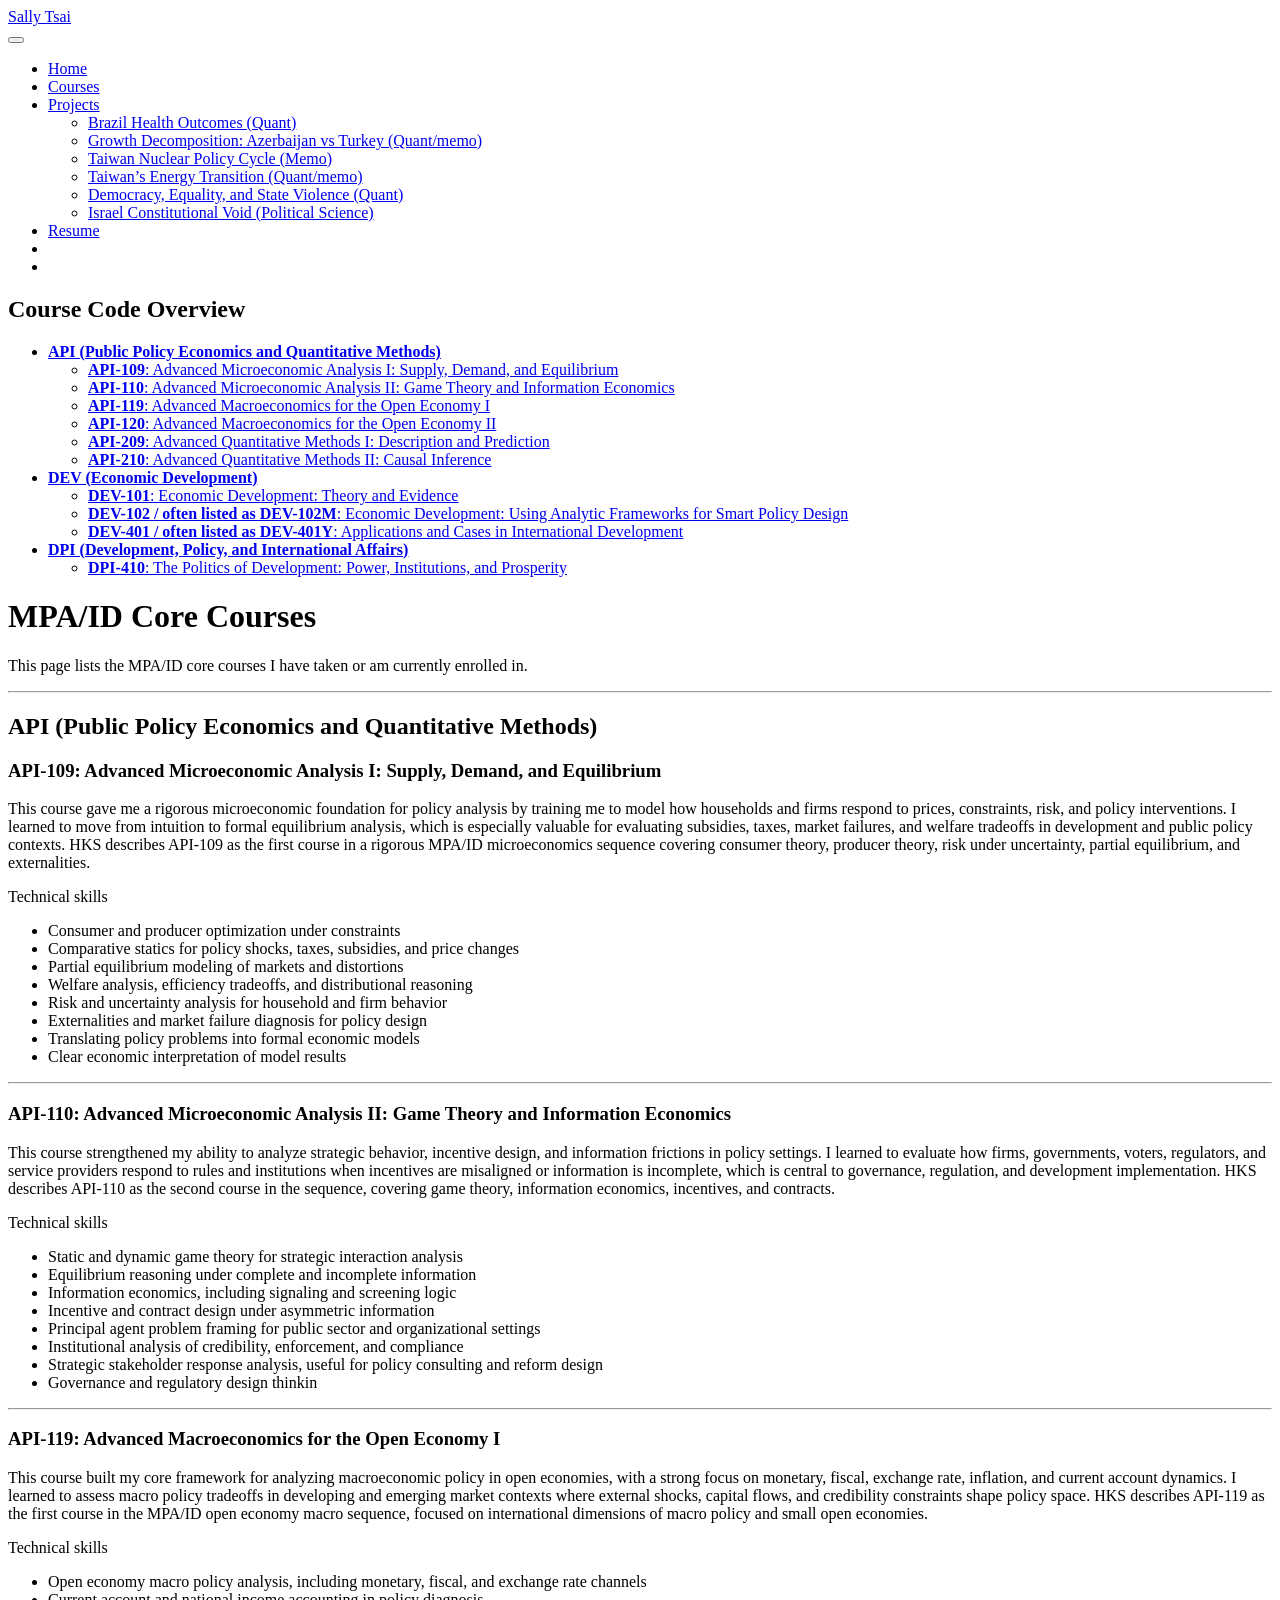
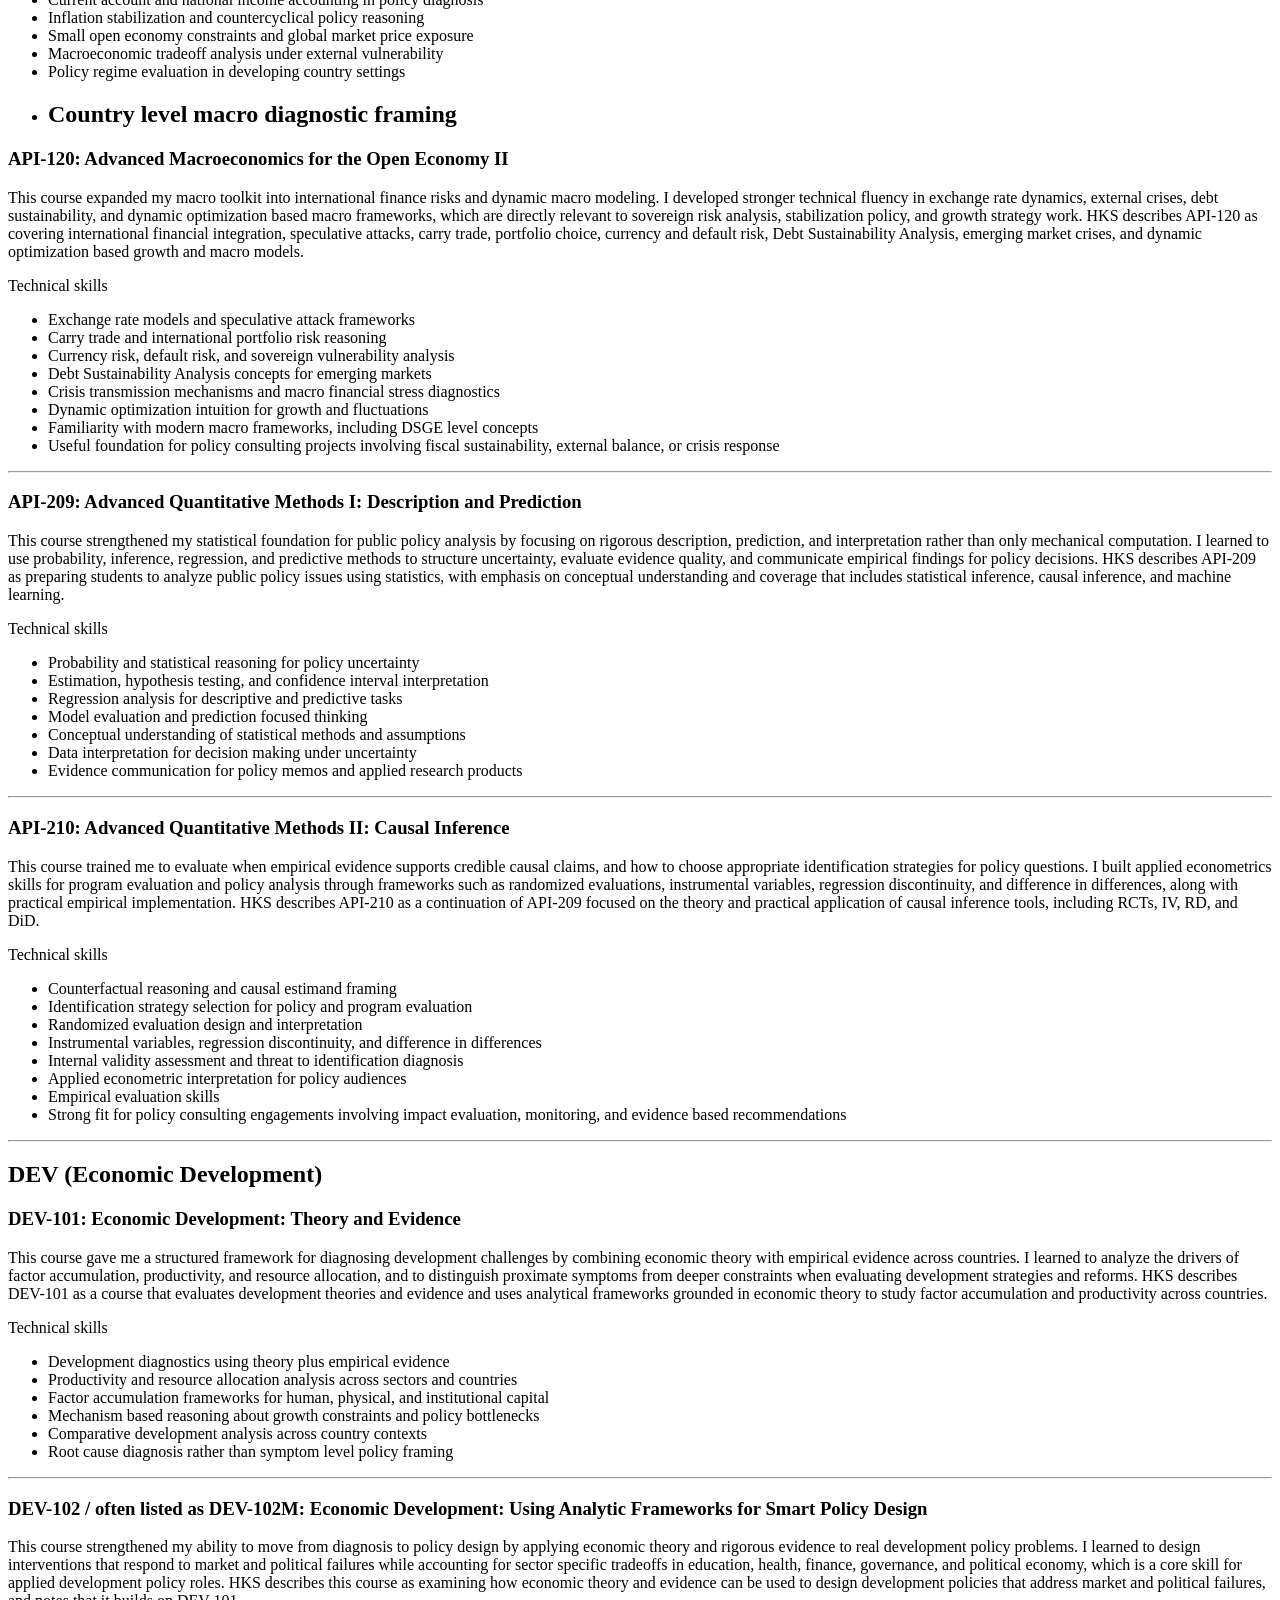
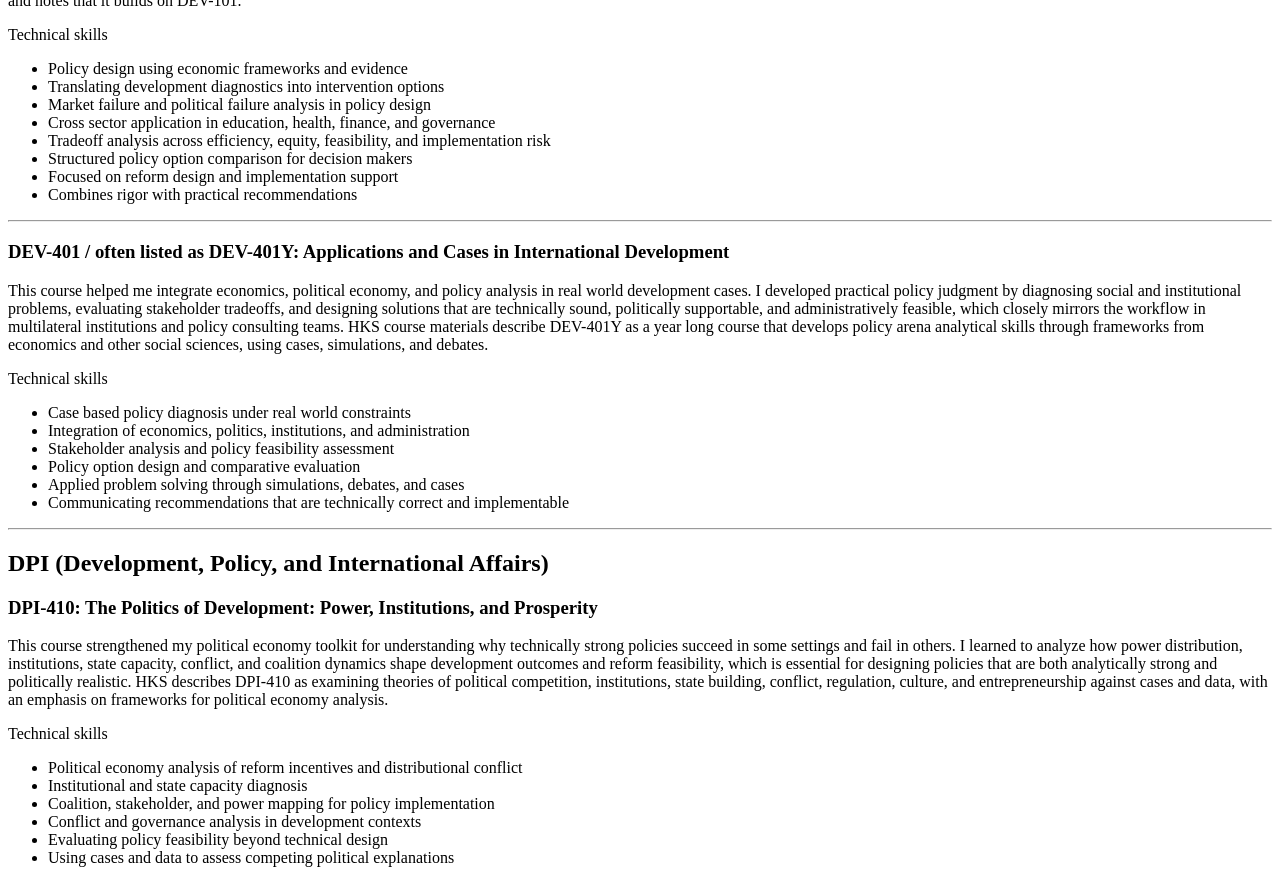
==== commit df90fa93: "text changes" ====
--- a/docs/courses.html
+++ b/docs/courses.html
@@ -129,7 +129,7 @@
     </ul>
   </li>
   <li class="nav-item">
-    <a class="nav-link" href="./pdfs/resume_2025.pdf"> 
+    <a class="nav-link" href="./pdfs/Sally Resume.pdf"> 
 <span class="menu-text">Resume</span></a>
   </li>  
   <li class="nav-item compact">
@@ -209,7 +209,7 @@
 <section id="api-109-advanced-microeconomic-analysis-i-supply-demand-and-equilibrium" class="level3">
 <h3 class="anchored" data-anchor-id="api-109-advanced-microeconomic-analysis-i-supply-demand-and-equilibrium"><strong>API-109</strong>: Advanced Microeconomic Analysis I: Supply, Demand, and Equilibrium</h3>
 <p>This course gave me a rigorous microeconomic foundation for policy analysis by training me to model how households and firms respond to prices, constraints, risk, and policy interventions. I learned to move from intuition to formal equilibrium analysis, which is especially valuable for evaluating subsidies, taxes, market failures, and welfare tradeoffs in development and public policy contexts. HKS describes API-109 as the first course in a rigorous MPA/ID microeconomics sequence covering consumer theory, producer theory, risk under uncertainty, partial equilibrium, and externalities.</p>
-<p>Technical and role relevant skills</p>
+<p>Technical skills</p>
 <ul>
 <li>Consumer and producer optimization under constraints<br>
 </li>
@@ -223,16 +223,15 @@
 </li>
 <li>Externalities and market failure diagnosis for policy design<br>
 </li>
-<li>Translating policy problems into formal economic models, useful for World Bank, IDB, and policy consulting analytical work<br>
-</li>
-<li>Clear economic interpretation of model results, useful for Brookings style policy memos and IMF technical discussions</li>
+<li>Translating policy problems into formal economic models</li>
+<li>Clear economic interpretation of model results</li>
 </ul>
 <hr>
 </section>
 <section id="api-110-advanced-microeconomic-analysis-ii-game-theory-and-information-economics" class="level3">
 <h3 class="anchored" data-anchor-id="api-110-advanced-microeconomic-analysis-ii-game-theory-and-information-economics"><strong>API-110</strong>: Advanced Microeconomic Analysis II: Game Theory and Information Economics</h3>
 <p>This course strengthened my ability to analyze strategic behavior, incentive design, and information frictions in policy settings. I learned to evaluate how firms, governments, voters, regulators, and service providers respond to rules and institutions when incentives are misaligned or information is incomplete, which is central to governance, regulation, and development implementation. HKS describes API-110 as the second course in the sequence, covering game theory, information economics, incentives, and contracts.</p>
-<p>Technical and role relevant skills</p>
+<p>Technical skills</p>
 <ul>
 <li>Static and dynamic game theory for strategic interaction analysis<br>
 </li>
@@ -248,14 +247,14 @@
 </li>
 <li>Strategic stakeholder response analysis, useful for policy consulting and reform design<br>
 </li>
-<li>Governance and regulatory design thinking, useful for World Bank, IDB, and Brookings policy research</li>
+<li>Governance and regulatory design thinkin</li>
 </ul>
 <hr>
 </section>
 <section id="api-119-advanced-macroeconomics-for-the-open-economy-i" class="level3">
-<h3 class="anchored" data-anchor-id="api-119-advanced-macroeconomics-for-the-open-economy-i"><strong>API-119</strong>: Advanced Macroeconomics for the Open Economy I</h3>
+<h3 class="anchored"><strong>API-119</strong>: Advanced Macroeconomics for the Open Economy I</h3>
 <p>This course built my core framework for analyzing macroeconomic policy in open economies, with a strong focus on monetary, fiscal, exchange rate, inflation, and current account dynamics. I learned to assess macro policy tradeoffs in developing and emerging market contexts where external shocks, capital flows, and credibility constraints shape policy space. HKS describes API-119 as the first course in the MPA/ID open economy macro sequence, focused on international dimensions of macro policy and small open economies.</p>
-<p>Technical and role relevant skills</p>
+<p>Technical skills</p>
 <ul>
 <li>Open economy macro policy analysis, including monetary, fiscal, and exchange rate channels<br>
 </li>
@@ -269,16 +268,13 @@
 </li>
 <li>Policy regime evaluation in developing country settings<br>
 </li>
-<li>Country level macro diagnostic framing, useful for IMF, World Bank, and IDB country teams<br>
-</li>
-<li>Translating macro signals into policy recommendations, useful for Brookings and consulting reports</li>
-</ul>
-<hr>
+<li><h2 id="country-level-macro-diagnostic-framing" class="anchored" data-anchor-id="api-119-advanced-macroeconomics-for-the-open-economy-i">Country level macro diagnostic framing</h2></li>
+</ul>
 </section>
 <section id="api-120-advanced-macroeconomics-for-the-open-economy-ii" class="level3">
 <h3 class="anchored" data-anchor-id="api-120-advanced-macroeconomics-for-the-open-economy-ii"><strong>API-120</strong>: Advanced Macroeconomics for the Open Economy II</h3>
 <p>This course expanded my macro toolkit into international finance risks and dynamic macro modeling. I developed stronger technical fluency in exchange rate dynamics, external crises, debt sustainability, and dynamic optimization based macro frameworks, which are directly relevant to sovereign risk analysis, stabilization policy, and growth strategy work. HKS describes API-120 as covering international financial integration, speculative attacks, carry trade, portfolio choice, currency and default risk, Debt Sustainability Analysis, emerging market crises, and dynamic optimization based growth and macro models.</p>
-<p>Technical and role relevant skills</p>
+<p>Technical skills</p>
 <ul>
 <li>Exchange rate models and speculative attack frameworks<br>
 </li>
@@ -293,8 +289,6 @@
 <li>Dynamic optimization intuition for growth and fluctuations<br>
 </li>
 <li>Familiarity with modern macro frameworks, including DSGE level concepts<br>
-</li>
-<li>Strong fit for IMF, World Bank, and IDB macroeconomic policy, debt, and country risk roles<br>
 </li>
 <li>Useful foundation for policy consulting projects involving fiscal sustainability, external balance, or crisis response</li>
 </ul>
@@ -303,7 +297,7 @@
 <section id="api-209-advanced-quantitative-methods-i-description-and-prediction" class="level3">
 <h3 class="anchored" data-anchor-id="api-209-advanced-quantitative-methods-i-description-and-prediction"><strong>API-209</strong>: Advanced Quantitative Methods I: Description and Prediction</h3>
 <p>This course strengthened my statistical foundation for public policy analysis by focusing on rigorous description, prediction, and interpretation rather than only mechanical computation. I learned to use probability, inference, regression, and predictive methods to structure uncertainty, evaluate evidence quality, and communicate empirical findings for policy decisions. HKS describes API-209 as preparing students to analyze public policy issues using statistics, with emphasis on conceptual understanding and coverage that includes statistical inference, causal inference, and machine learning.</p>
-<p>Technical and role relevant skills</p>
+<p>Technical skills</p>
 <ul>
 <li>Probability and statistical reasoning for policy uncertainty<br>
 </li>
@@ -317,16 +311,14 @@
 </li>
 <li>Data interpretation for decision making under uncertainty<br>
 </li>
-<li>Evidence communication for policy memos and applied research products<br>
-</li>
-<li>Direct relevance for Brookings research roles, World Bank and IDB analytics, and consulting teams that require quantitative synthesis</li>
+<li>Evidence communication for policy memos and applied research products</li>
 </ul>
 <hr>
 </section>
 <section id="api-210-advanced-quantitative-methods-ii-causal-inference" class="level3">
 <h3 class="anchored" data-anchor-id="api-210-advanced-quantitative-methods-ii-causal-inference"><strong>API-210</strong>: Advanced Quantitative Methods II: Causal Inference</h3>
 <p>This course trained me to evaluate when empirical evidence supports credible causal claims, and how to choose appropriate identification strategies for policy questions. I built applied econometrics skills for program evaluation and policy analysis through frameworks such as randomized evaluations, instrumental variables, regression discontinuity, and difference in differences, along with practical empirical implementation. HKS describes API-210 as a continuation of API-209 focused on the theory and practical application of causal inference tools, including RCTs, IV, RD, and DiD.</p>
-<p>Technical and role relevant skills</p>
+<p>Technical skills</p>
 <ul>
 <li>Counterfactual reasoning and causal estimand framing<br>
 </li>
@@ -340,8 +332,7 @@
 </li>
 <li>Applied econometric interpretation for policy audiences<br>
 </li>
-<li>Empirical evaluation skills valued in World Bank, IDB, and Brookings research units<br>
-</li>
+<li>Empirical evaluation skills</li>
 <li>Strong fit for policy consulting engagements involving impact evaluation, monitoring, and evidence based recommendations</li>
 </ul>
 <hr>
@@ -352,7 +343,7 @@
 <section id="dev-101-economic-development-theory-and-evidence" class="level3">
 <h3 class="anchored" data-anchor-id="dev-101-economic-development-theory-and-evidence"><strong>DEV-101</strong>: Economic Development: Theory and Evidence</h3>
 <p>This course gave me a structured framework for diagnosing development challenges by combining economic theory with empirical evidence across countries. I learned to analyze the drivers of factor accumulation, productivity, and resource allocation, and to distinguish proximate symptoms from deeper constraints when evaluating development strategies and reforms. HKS describes DEV-101 as a course that evaluates development theories and evidence and uses analytical frameworks grounded in economic theory to study factor accumulation and productivity across countries.</p>
-<p>Technical and role relevant skills</p>
+<p>Technical skills</p>
 <ul>
 <li>Development diagnostics using theory plus empirical evidence<br>
 </li>
@@ -364,18 +355,14 @@
 </li>
 <li>Comparative development analysis across country contexts<br>
 </li>
-<li>Root cause diagnosis rather than symptom level policy framing<br>
-</li>
-<li>Strong relevance for World Bank and IDB development operations and analytical work<br>
-</li>
-<li>Valuable for Brookings policy research and consulting projects in growth, governance, and social sector reform</li>
+<li>Root cause diagnosis rather than symptom level policy framing</li>
 </ul>
 <hr>
 </section>
 <section id="dev-102-often-listed-as-dev-102m-economic-development-using-analytic-frameworks-for-smart-policy-design" class="level3">
 <h3 class="anchored" data-anchor-id="dev-102-often-listed-as-dev-102m-economic-development-using-analytic-frameworks-for-smart-policy-design"><strong>DEV-102 / often listed as DEV-102M</strong>: Economic Development: Using Analytic Frameworks for Smart Policy Design</h3>
 <p>This course strengthened my ability to move from diagnosis to policy design by applying economic theory and rigorous evidence to real development policy problems. I learned to design interventions that respond to market and political failures while accounting for sector specific tradeoffs in education, health, finance, governance, and political economy, which is a core skill for applied development policy roles. HKS describes this course as examining how economic theory and evidence can be used to design development policies that address market and political failures, and notes that it builds on DEV-101.</p>
-<p>Technical and role relevant skills</p>
+<p>Technical skills</p>
 <ul>
 <li>Policy design using economic frameworks and evidence<br>
 </li>
@@ -389,16 +376,16 @@
 </li>
 <li>Structured policy option comparison for decision makers<br>
 </li>
-<li>Direct fit for World Bank, IDB, and policy consulting roles focused on reform design and implementation support<br>
-</li>
-<li>Strong signal for Brookings style applied policy analysis that combines rigor with practical recommendations</li>
+<li>Focused on reform design and implementation support<br>
+</li>
+<li>Combines rigor with practical recommendations</li>
 </ul>
 <hr>
 </section>
 <section id="dev-401-often-listed-as-dev-401y-applications-and-cases-in-international-development" class="level3">
 <h3 class="anchored" data-anchor-id="dev-401-often-listed-as-dev-401y-applications-and-cases-in-international-development"><strong>DEV-401 / often listed as DEV-401Y</strong>: Applications and Cases in International Development</h3>
 <p>This course helped me integrate economics, political economy, and policy analysis in real world development cases. I developed practical policy judgment by diagnosing social and institutional problems, evaluating stakeholder tradeoffs, and designing solutions that are technically sound, politically supportable, and administratively feasible, which closely mirrors the workflow in multilateral institutions and policy consulting teams. HKS course materials describe DEV-401Y as a year long course that develops policy arena analytical skills through frameworks from economics and other social sciences, using cases, simulations, and debates.</p>
-<p>Technical and role relevant skills</p>
+<p>Technical skills</p>
 <ul>
 <li>Case based policy diagnosis under real world constraints<br>
 </li>
@@ -420,7 +407,7 @@
 <section id="dpi-410-the-politics-of-development-power-institutions-and-prosperity" class="level3">
 <h3 class="anchored" data-anchor-id="dpi-410-the-politics-of-development-power-institutions-and-prosperity"><strong>DPI-410</strong>: The Politics of Development: Power, Institutions, and Prosperity</h3>
 <p>This course strengthened my political economy toolkit for understanding why technically strong policies succeed in some settings and fail in others. I learned to analyze how power distribution, institutions, state capacity, conflict, and coalition dynamics shape development outcomes and reform feasibility, which is essential for designing policies that are both analytically strong and politically realistic. HKS describes DPI-410 as examining theories of political competition, institutions, state building, conflict, regulation, culture, and entrepreneurship against cases and data, with an emphasis on frameworks for political economy analysis.</p>
-<p>Technical and role relevant skills</p>
+<p>Technical skills</p>
 <ul>
 <li>Political economy analysis of reform incentives and distributional conflict<br>
 </li>
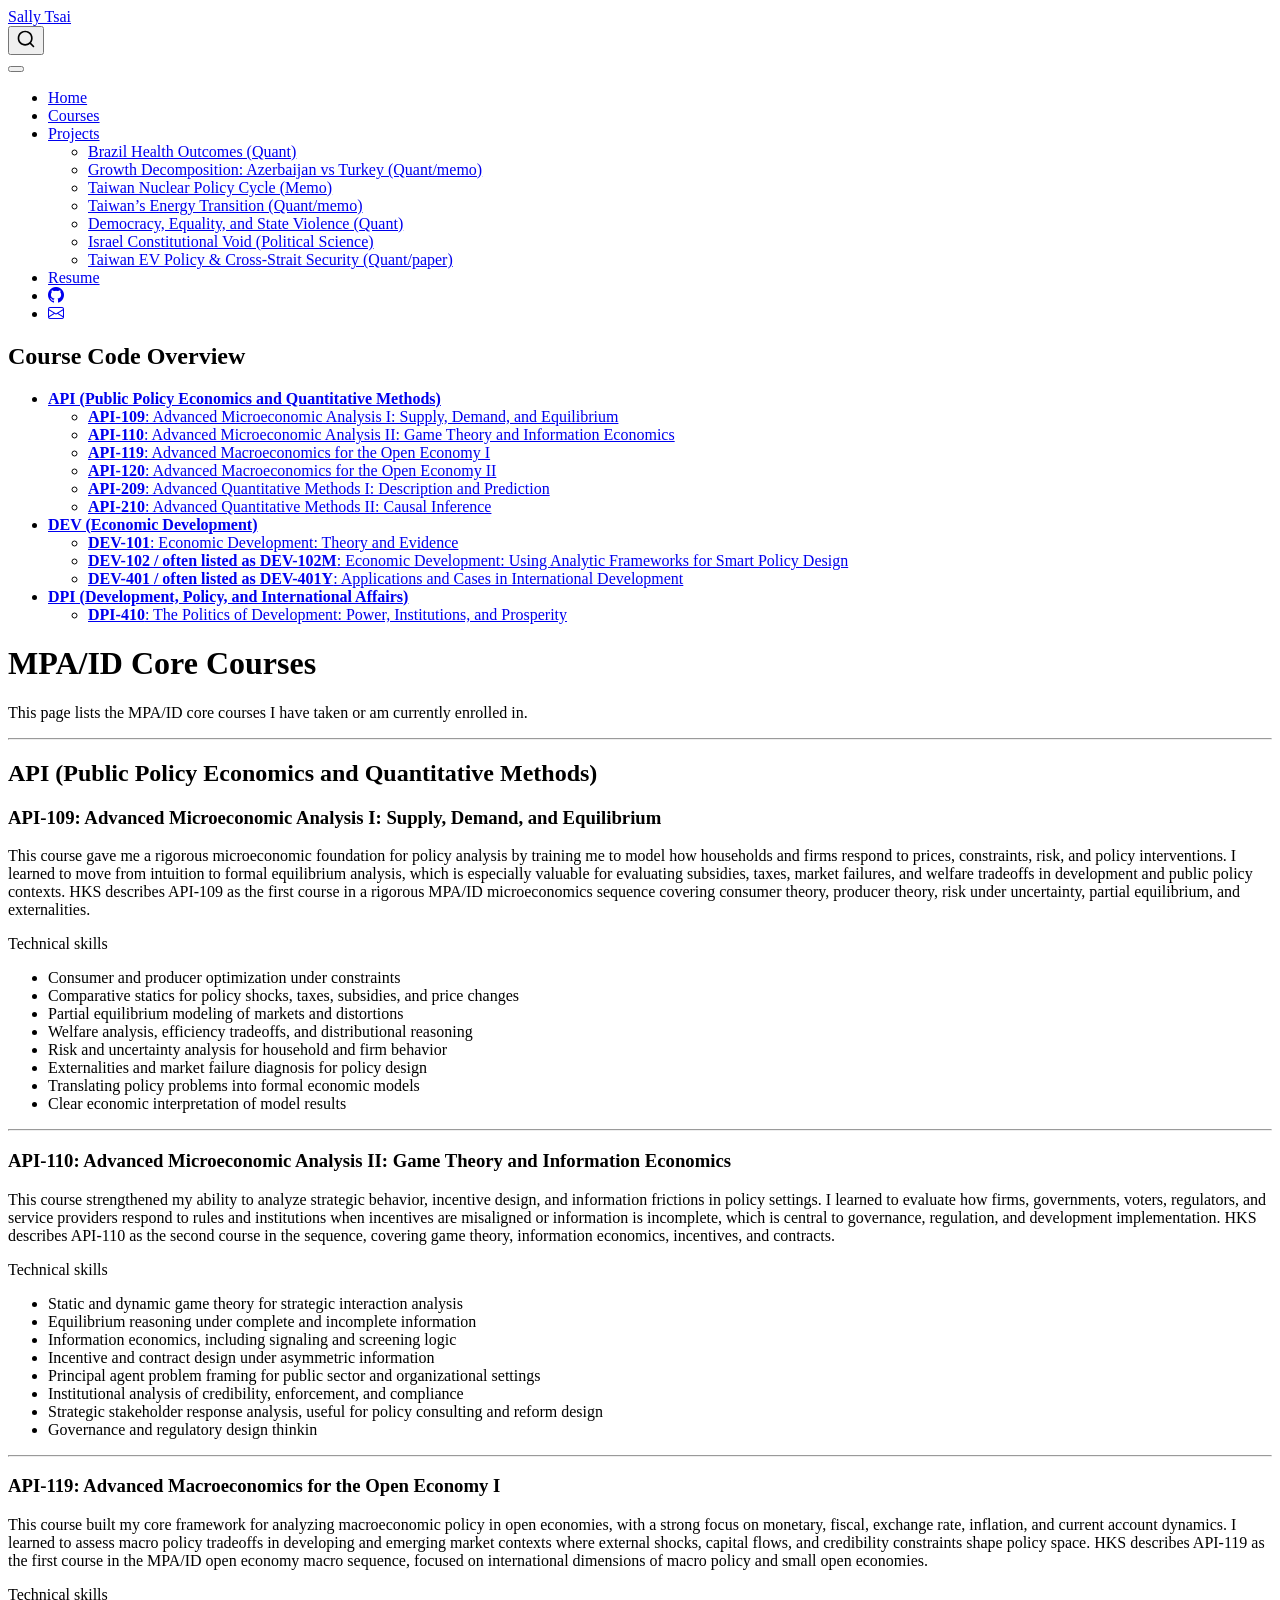
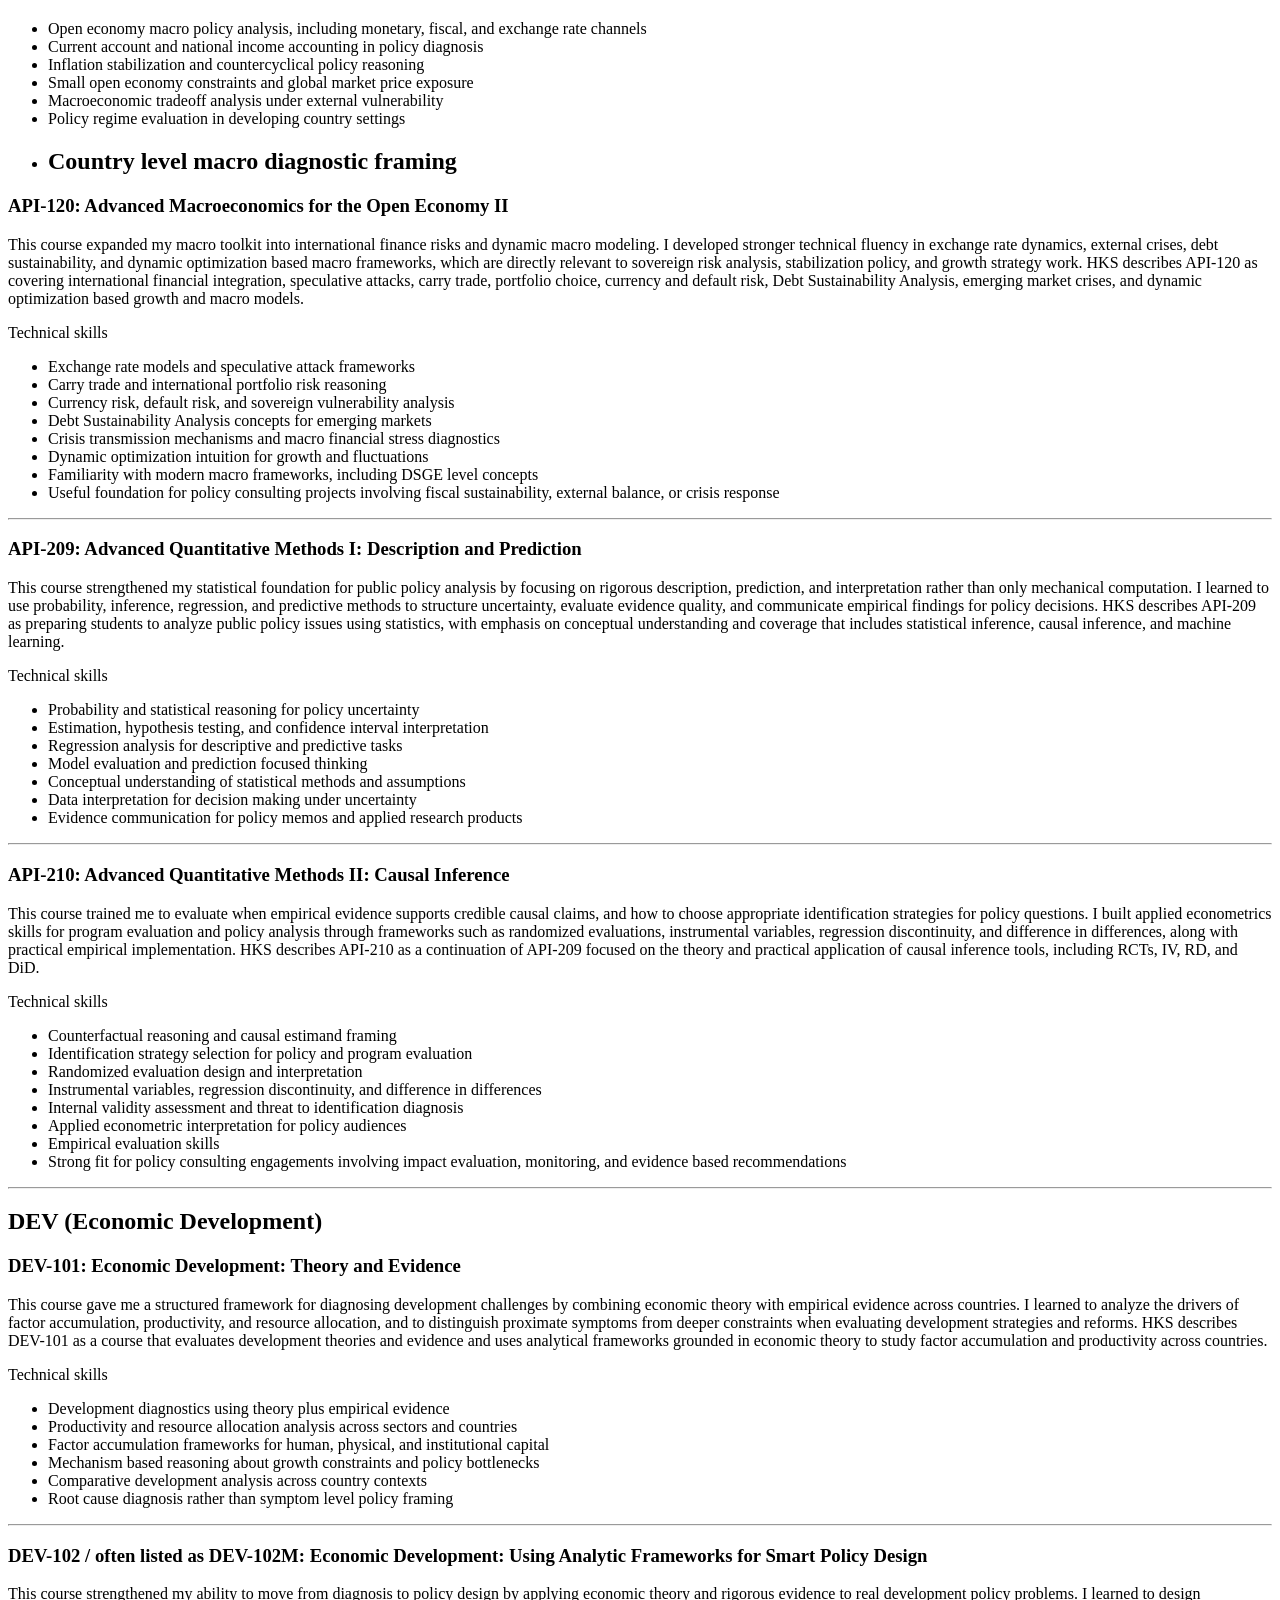
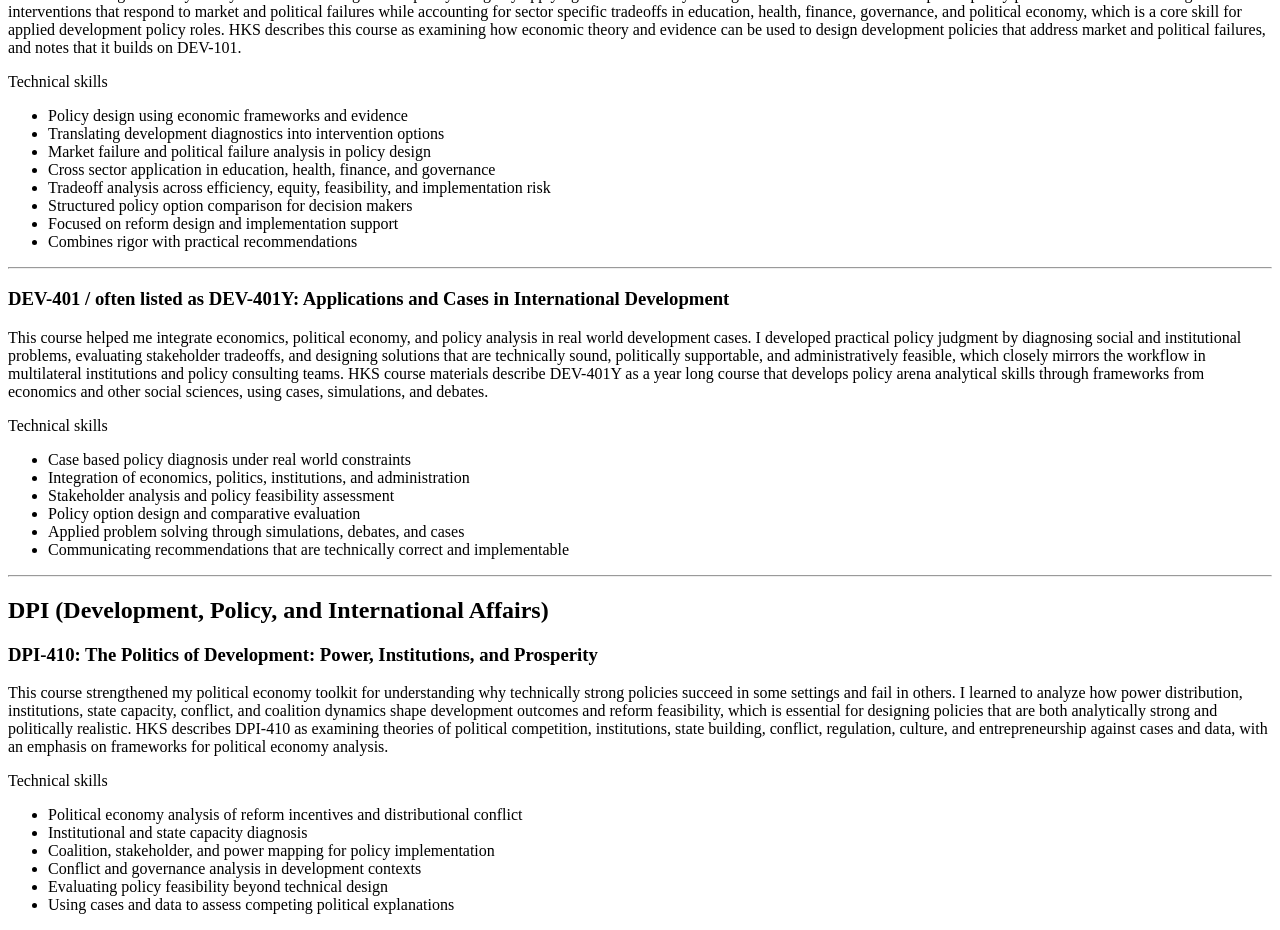
==== commit 2fb7767c: "Rebuild site with Taiwan EV paper in Projects menu" ====
--- a/docs/courses.html
+++ b/docs/courses.html
@@ -2,13 +2,16 @@
 <html xmlns="http://www.w3.org/1999/xhtml" lang="en" xml:lang="en"><head>
 
 <meta charset="utf-8">
-<meta name="generator" content="quarto-1.7.31">
+<meta name="generator" content="quarto-1.9.36">
 
 <meta name="viewport" content="width=device-width, initial-scale=1.0, user-scalable=yes">
 
 
 <title>MPA/ID Core Courses – Sally Tsai</title>
 <style>
+/* Default styles provided by pandoc.
+** See https://pandoc.org/MANUAL.html#variables-for-html for config info.
+*/
 code{white-space: pre-wrap;}
 span.smallcaps{font-variant: small-caps;}
 div.columns{display: flex; gap: min(4vw, 1.5em);}
@@ -36,10 +39,10 @@
 <script src="site_libs/quarto-html/tippy.umd.min.js"></script>
 <script src="site_libs/quarto-html/anchor.min.js"></script>
 <link href="site_libs/quarto-html/tippy.css" rel="stylesheet">
-<link href="site_libs/quarto-html/quarto-syntax-highlighting-e1a5c8363afafaef2c763b6775fbf3ca.css" rel="stylesheet" id="quarto-text-highlighting-styles">
+<link href="site_libs/quarto-html/quarto-syntax-highlighting-845c23b38eaddc0f92fda52bfe77a8c8.css" rel="stylesheet" id="quarto-text-highlighting-styles">
 <script src="site_libs/bootstrap/bootstrap.min.js"></script>
 <link href="site_libs/bootstrap/bootstrap-icons.css" rel="stylesheet">
-<link href="site_libs/bootstrap/bootstrap-dfb324f25d9b1687192fa8be62ac8f9c.min.css" rel="stylesheet" append-hash="true" id="quarto-bootstrap" data-mode="light">
+<link href="site_libs/bootstrap/bootstrap-158031087360bce0ff56dc785ce39e06.min.css" rel="stylesheet" append-hash="true" id="quarto-bootstrap" data-mode="light">
 <script id="quarto-search-options" type="application/json">{
   "location": "navbar",
   "copy-button": false,
@@ -125,6 +128,10 @@
         <li>
     <a class="dropdown-item" href="./pdfs/POL377 Essay.pdf">
  <span class="dropdown-text">Israel Constitutional Void (Political Science)</span></a>
+  </li>  
+        <li>
+    <a class="dropdown-item" href="./pdfs/taiwan-ev-policy-analysis.pdf">
+ <span class="dropdown-text">Taiwan EV Policy &amp; Cross-Strait Security (Quant/paper)</span></a>
   </li>  
     </ul>
   </li>
@@ -478,13 +485,14 @@
       e.clearSelection();
     }
     const getTextToCopy = function(trigger) {
-        const codeEl = trigger.previousElementSibling.cloneNode(true);
-        for (const childEl of codeEl.children) {
-          if (isCodeAnnotation(childEl)) {
-            childEl.remove();
-          }
-        }
-        return codeEl.innerText;
+      const outerScaffold = trigger.parentElement.cloneNode(true);
+      const codeEl = outerScaffold.querySelector('code');
+      for (const childEl of codeEl.children) {
+        if (isCodeAnnotation(childEl)) {
+          childEl.remove();
+        }
+      }
+      return codeEl.innerText;
     }
     const clipboard = new window.ClipboardJS('.code-copy-button:not([data-in-quarto-modal])', {
       text: getTextToCopy
--- a/docs/site_libs/quarto-html/quarto-syntax-highlighting-845c23b38eaddc0f92fda52bfe77a8c8.css
+++ b/docs/site_libs/quarto-html/quarto-syntax-highlighting-845c23b38eaddc0f92fda52bfe77a8c8.css
@@ -0,0 +1,236 @@
+/* quarto syntax highlight colors */
+:root {
+  --quarto-hl-ot-color: #003B4F;
+  --quarto-hl-at-color: #657422;
+  --quarto-hl-ss-color: #20794D;
+  --quarto-hl-an-color: #5E5E5E;
+  --quarto-hl-fu-color: #4758AB;
+  --quarto-hl-st-color: #20794D;
+  --quarto-hl-cf-color: #003B4F;
+  --quarto-hl-op-color: #5E5E5E;
+  --quarto-hl-er-color: #AD0000;
+  --quarto-hl-bn-color: #AD0000;
+  --quarto-hl-al-color: #AD0000;
+  --quarto-hl-va-color: #111111;
+  --quarto-hl-bu-color: inherit;
+  --quarto-hl-ex-color: inherit;
+  --quarto-hl-pp-color: #AD0000;
+  --quarto-hl-in-color: #5E5E5E;
+  --quarto-hl-vs-color: #20794D;
+  --quarto-hl-wa-color: #5E5E5E;
+  --quarto-hl-do-color: #5E5E5E;
+  --quarto-hl-im-color: #00769E;
+  --quarto-hl-ch-color: #20794D;
+  --quarto-hl-dt-color: #AD0000;
+  --quarto-hl-fl-color: #AD0000;
+  --quarto-hl-co-color: #5E5E5E;
+  --quarto-hl-cv-color: #5E5E5E;
+  --quarto-hl-cn-color: #8f5902;
+  --quarto-hl-sc-color: #5E5E5E;
+  --quarto-hl-dv-color: #AD0000;
+  --quarto-hl-kw-color: #003B4F;
+}
+
+/* other quarto variables */
+:root {
+  --quarto-font-monospace: SFMono-Regular, Menlo, Monaco, Consolas, "Liberation Mono", "Courier New", monospace;
+}
+
+/* syntax highlight based on Pandoc's rules */
+pre > code.sourceCode > span {
+  color: #003B4F;
+}
+
+code.sourceCode > span {
+  color: #003B4F;
+}
+
+div.sourceCode,
+div.sourceCode pre.sourceCode {
+  color: #003B4F;
+}
+
+/* Normal */
+code span {
+  color: #003B4F;
+}
+
+/* Alert */
+code span.al {
+  color: #AD0000;
+  font-style: inherit;
+}
+
+/* Annotation */
+code span.an {
+  color: #5E5E5E;
+  font-style: inherit;
+}
+
+/* Attribute */
+code span.at {
+  color: #657422;
+  font-style: inherit;
+}
+
+/* BaseN */
+code span.bn {
+  color: #AD0000;
+  font-style: inherit;
+}
+
+/* BuiltIn */
+code span.bu {
+  font-style: inherit;
+}
+
+/* ControlFlow */
+code span.cf {
+  color: #003B4F;
+  font-weight: bold;
+  font-style: inherit;
+}
+
+/* Char */
+code span.ch {
+  color: #20794D;
+  font-style: inherit;
+}
+
+/* Constant */
+code span.cn {
+  color: #8f5902;
+  font-style: inherit;
+}
+
+/* Comment */
+code span.co {
+  color: #5E5E5E;
+  font-style: inherit;
+}
+
+/* CommentVar */
+code span.cv {
+  color: #5E5E5E;
+  font-style: italic;
+}
+
+/* Documentation */
+code span.do {
+  color: #5E5E5E;
+  font-style: italic;
+}
+
+/* DataType */
+code span.dt {
+  color: #AD0000;
+  font-style: inherit;
+}
+
+/* DecVal */
+code span.dv {
+  color: #AD0000;
+  font-style: inherit;
+}
+
+/* Error */
+code span.er {
+  color: #AD0000;
+  font-style: inherit;
+}
+
+/* Extension */
+code span.ex {
+  font-style: inherit;
+}
+
+/* Float */
+code span.fl {
+  color: #AD0000;
+  font-style: inherit;
+}
+
+/* Function */
+code span.fu {
+  color: #4758AB;
+  font-style: inherit;
+}
+
+/* Import */
+code span.im {
+  color: #00769E;
+  font-style: inherit;
+}
+
+/* Information */
+code span.in {
+  color: #5E5E5E;
+  font-style: inherit;
+}
+
+/* Keyword */
+code span.kw {
+  color: #003B4F;
+  font-weight: bold;
+  font-style: inherit;
+}
+
+/* Operator */
+code span.op {
+  color: #5E5E5E;
+  font-style: inherit;
+}
+
+/* Other */
+code span.ot {
+  color: #003B4F;
+  font-style: inherit;
+}
+
+/* Preprocessor */
+code span.pp {
+  color: #AD0000;
+  font-style: inherit;
+}
+
+/* SpecialChar */
+code span.sc {
+  color: #5E5E5E;
+  font-style: inherit;
+}
+
+/* SpecialString */
+code span.ss {
+  color: #20794D;
+  font-style: inherit;
+}
+
+/* String */
+code span.st {
+  color: #20794D;
+  font-style: inherit;
+}
+
+/* Variable */
+code span.va {
+  color: #111111;
+  font-style: inherit;
+}
+
+/* VerbatimString */
+code span.vs {
+  color: #20794D;
+  font-style: inherit;
+}
+
+/* Warning */
+code span.wa {
+  color: #5E5E5E;
+  font-style: italic;
+}
+
+.prevent-inlining {
+  content: "</";
+}
+
+/*# sourceMappingURL=ac89f0bb514bba72461919f78549e31c.css.map */
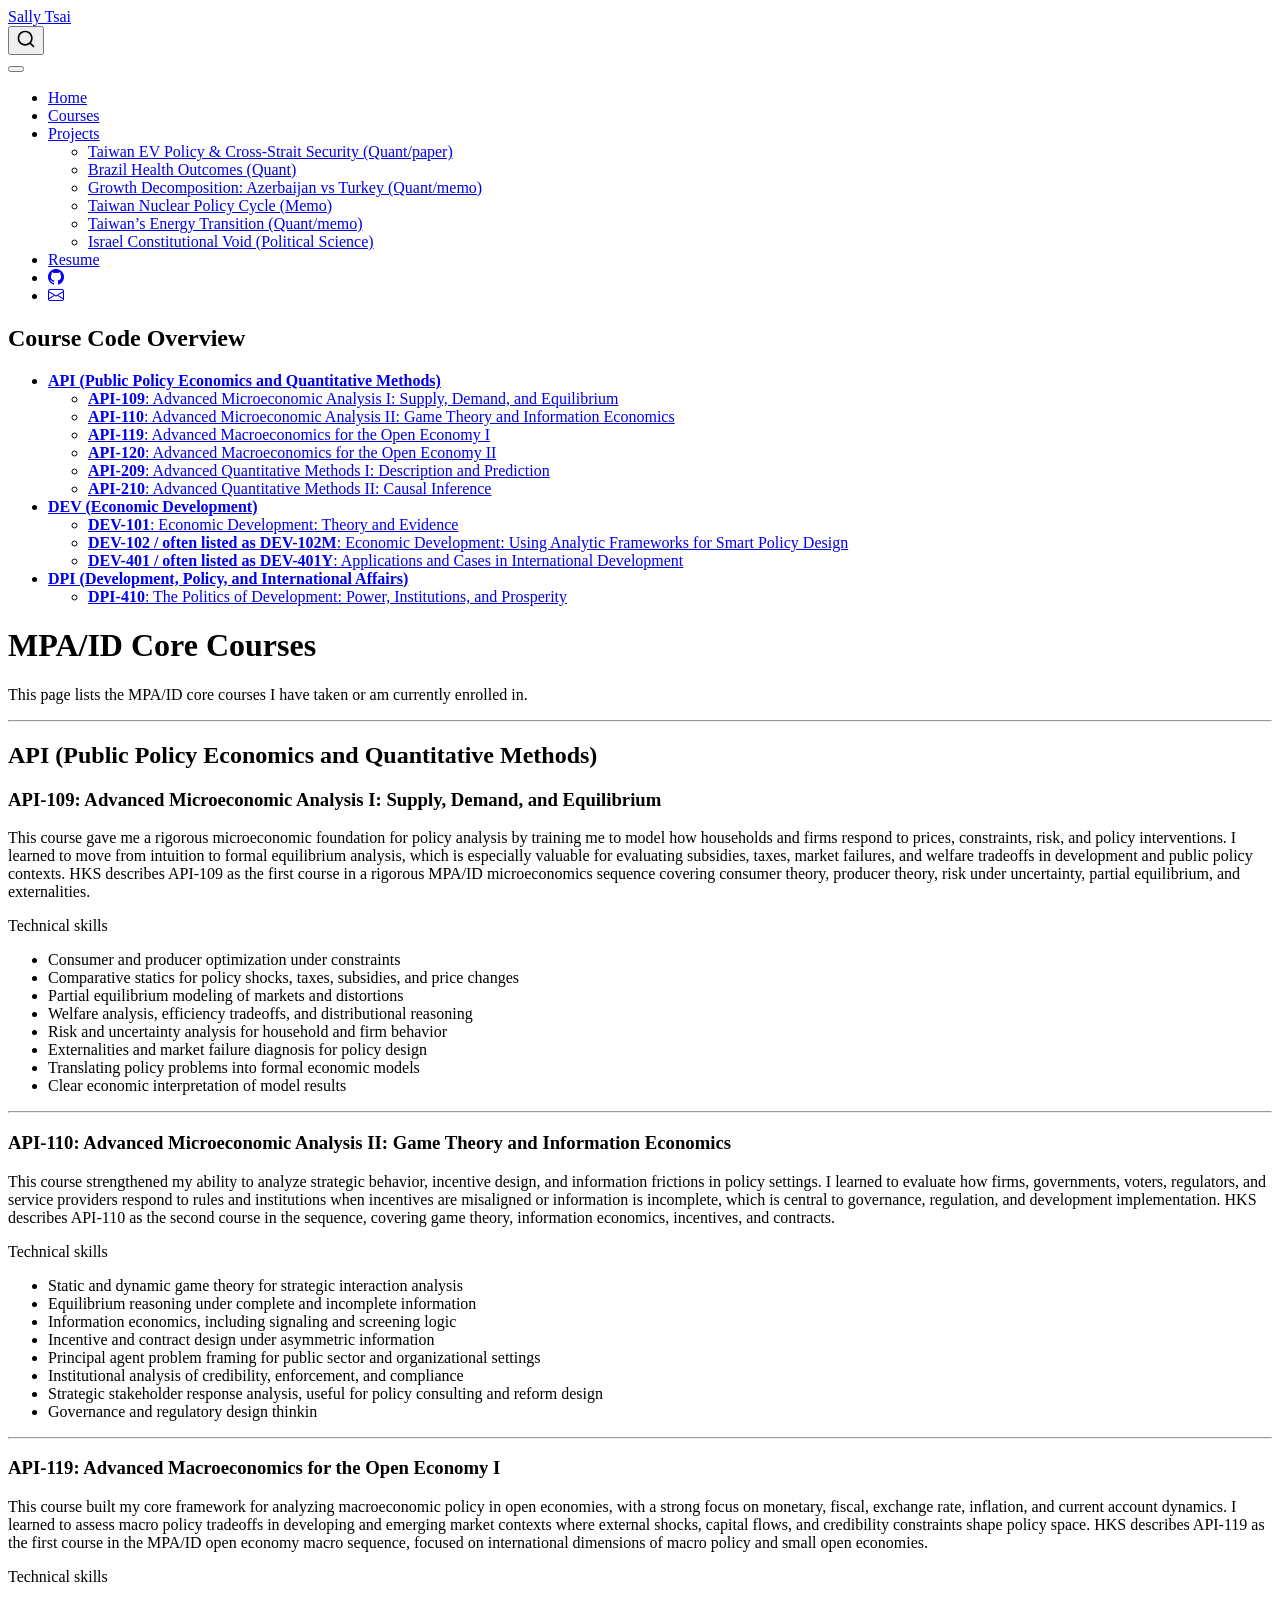
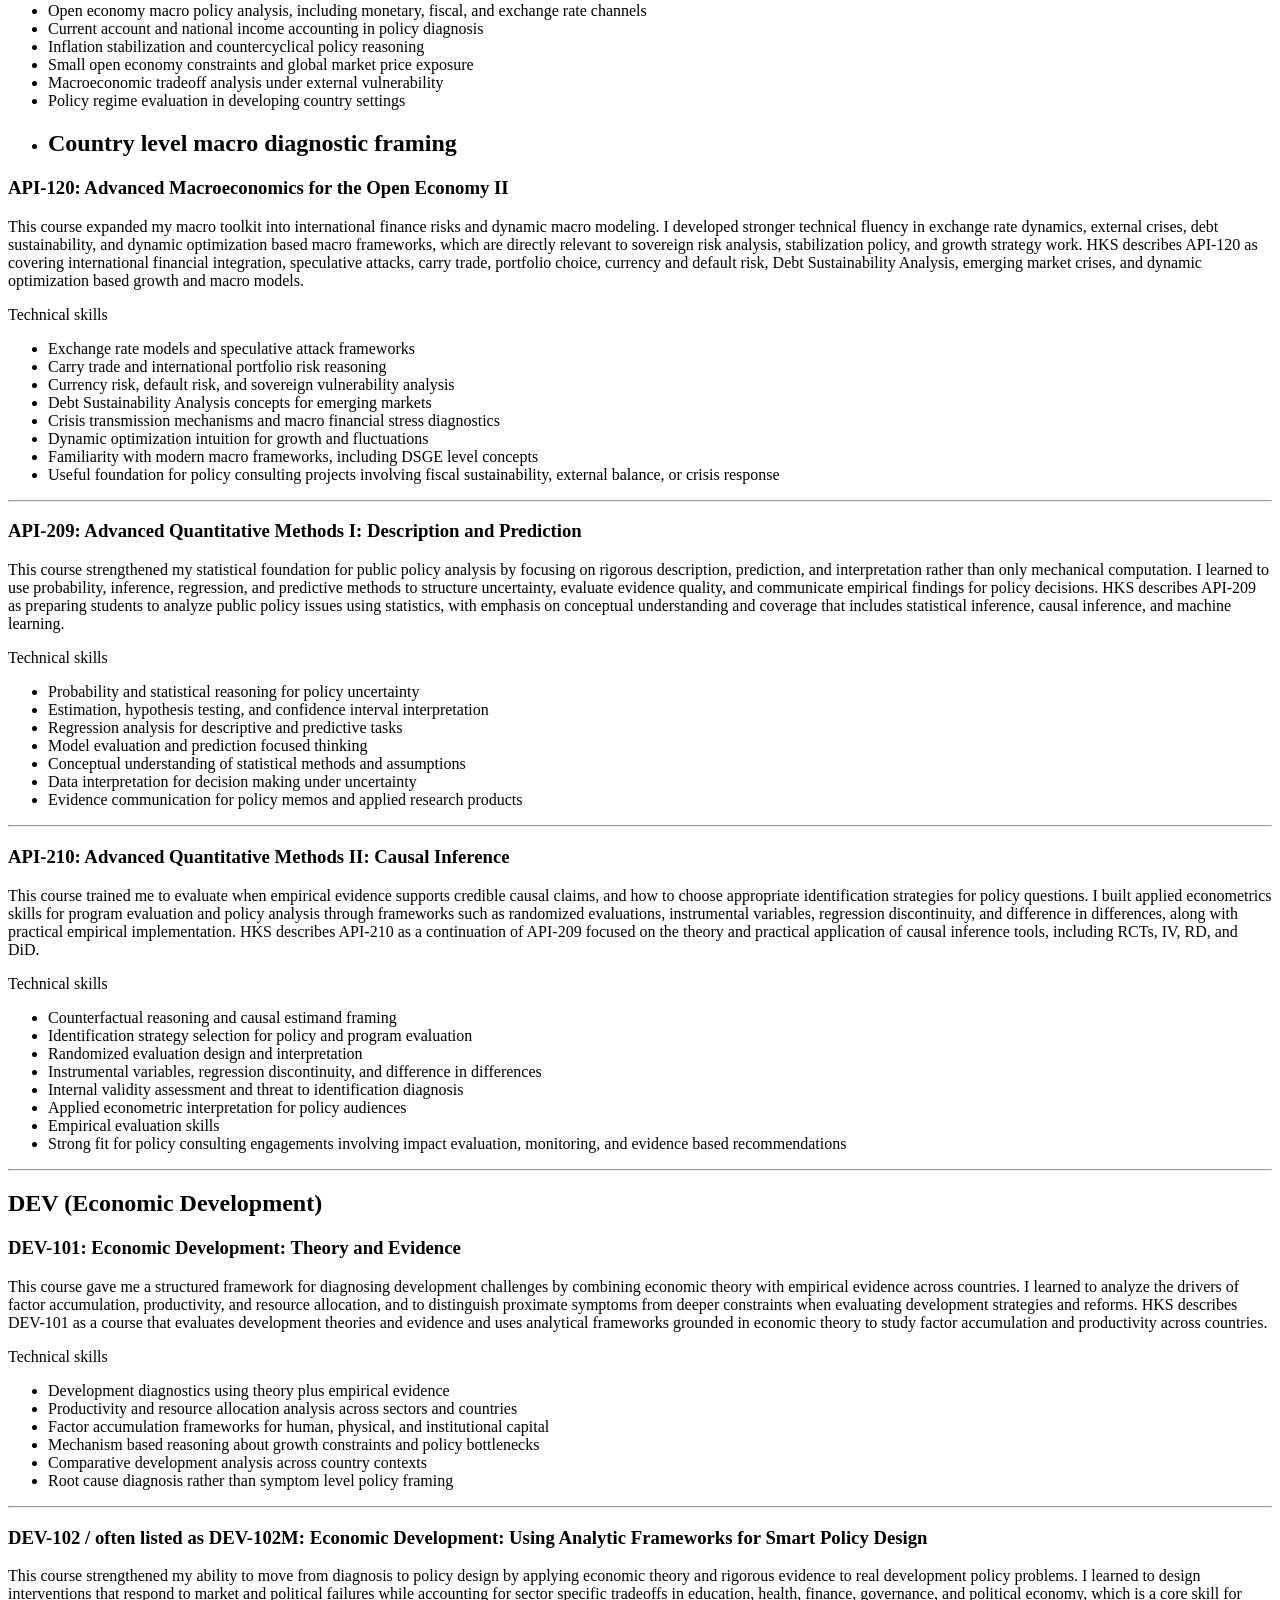
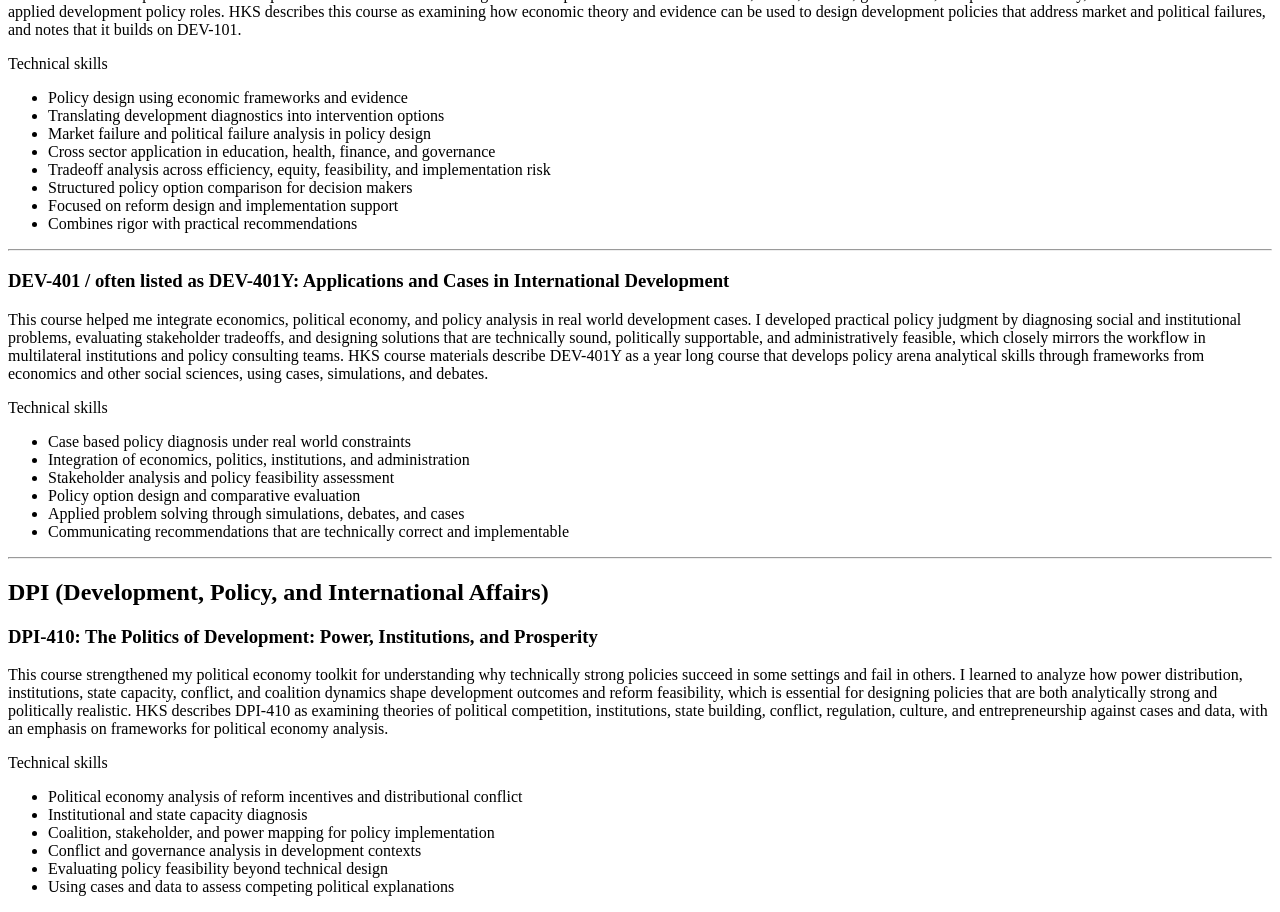
==== commit 53f28fd2: "Move EV paper to top of Projects, remove Democracy paper" ====
--- a/docs/courses.html
+++ b/docs/courses.html
@@ -106,6 +106,10 @@
     </a>
     <ul class="dropdown-menu dropdown-menu-end" aria-labelledby="nav-menu-projects">    
         <li>
+    <a class="dropdown-item" href="./pdfs/taiwan-ev-policy-analysis.pdf">
+ <span class="dropdown-text">Taiwan EV Policy &amp; Cross-Strait Security (Quant/paper)</span></a>
+  </li>  
+        <li>
     <a class="dropdown-item" href="./pdfs/brazil-health-outcome.pdf">
  <span class="dropdown-text">Brazil Health Outcomes (Quant)</span></a>
   </li>  
@@ -122,16 +126,8 @@
  <span class="dropdown-text">Taiwan’s Energy Transition (Quant/memo)</span></a>
   </li>  
         <li>
-    <a class="dropdown-item" href="./pdfs/Democracy, Equality, and State Violence.pdf">
- <span class="dropdown-text">Democracy, Equality, and State Violence (Quant)</span></a>
-  </li>  
-        <li>
     <a class="dropdown-item" href="./pdfs/POL377 Essay.pdf">
  <span class="dropdown-text">Israel Constitutional Void (Political Science)</span></a>
-  </li>  
-        <li>
-    <a class="dropdown-item" href="./pdfs/taiwan-ev-policy-analysis.pdf">
- <span class="dropdown-text">Taiwan EV Policy &amp; Cross-Strait Security (Quant/paper)</span></a>
   </li>  
     </ul>
   </li>
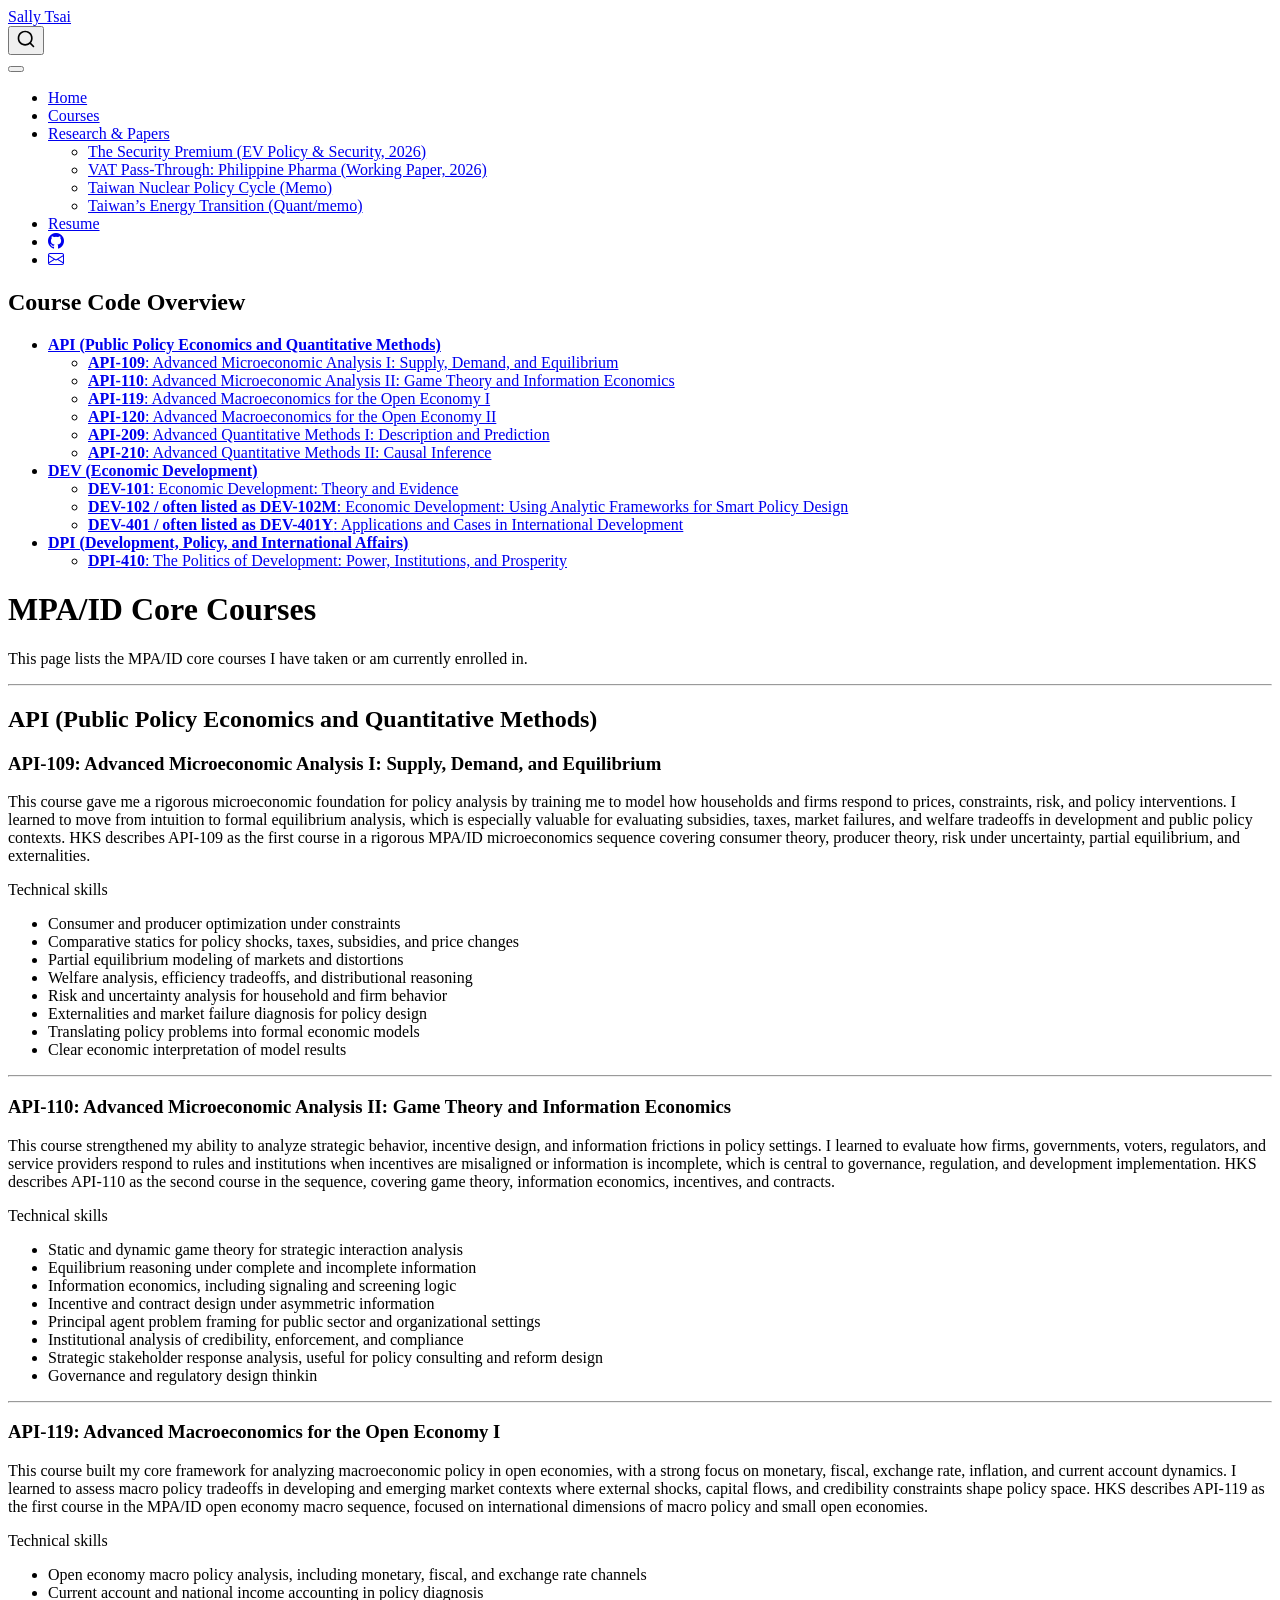
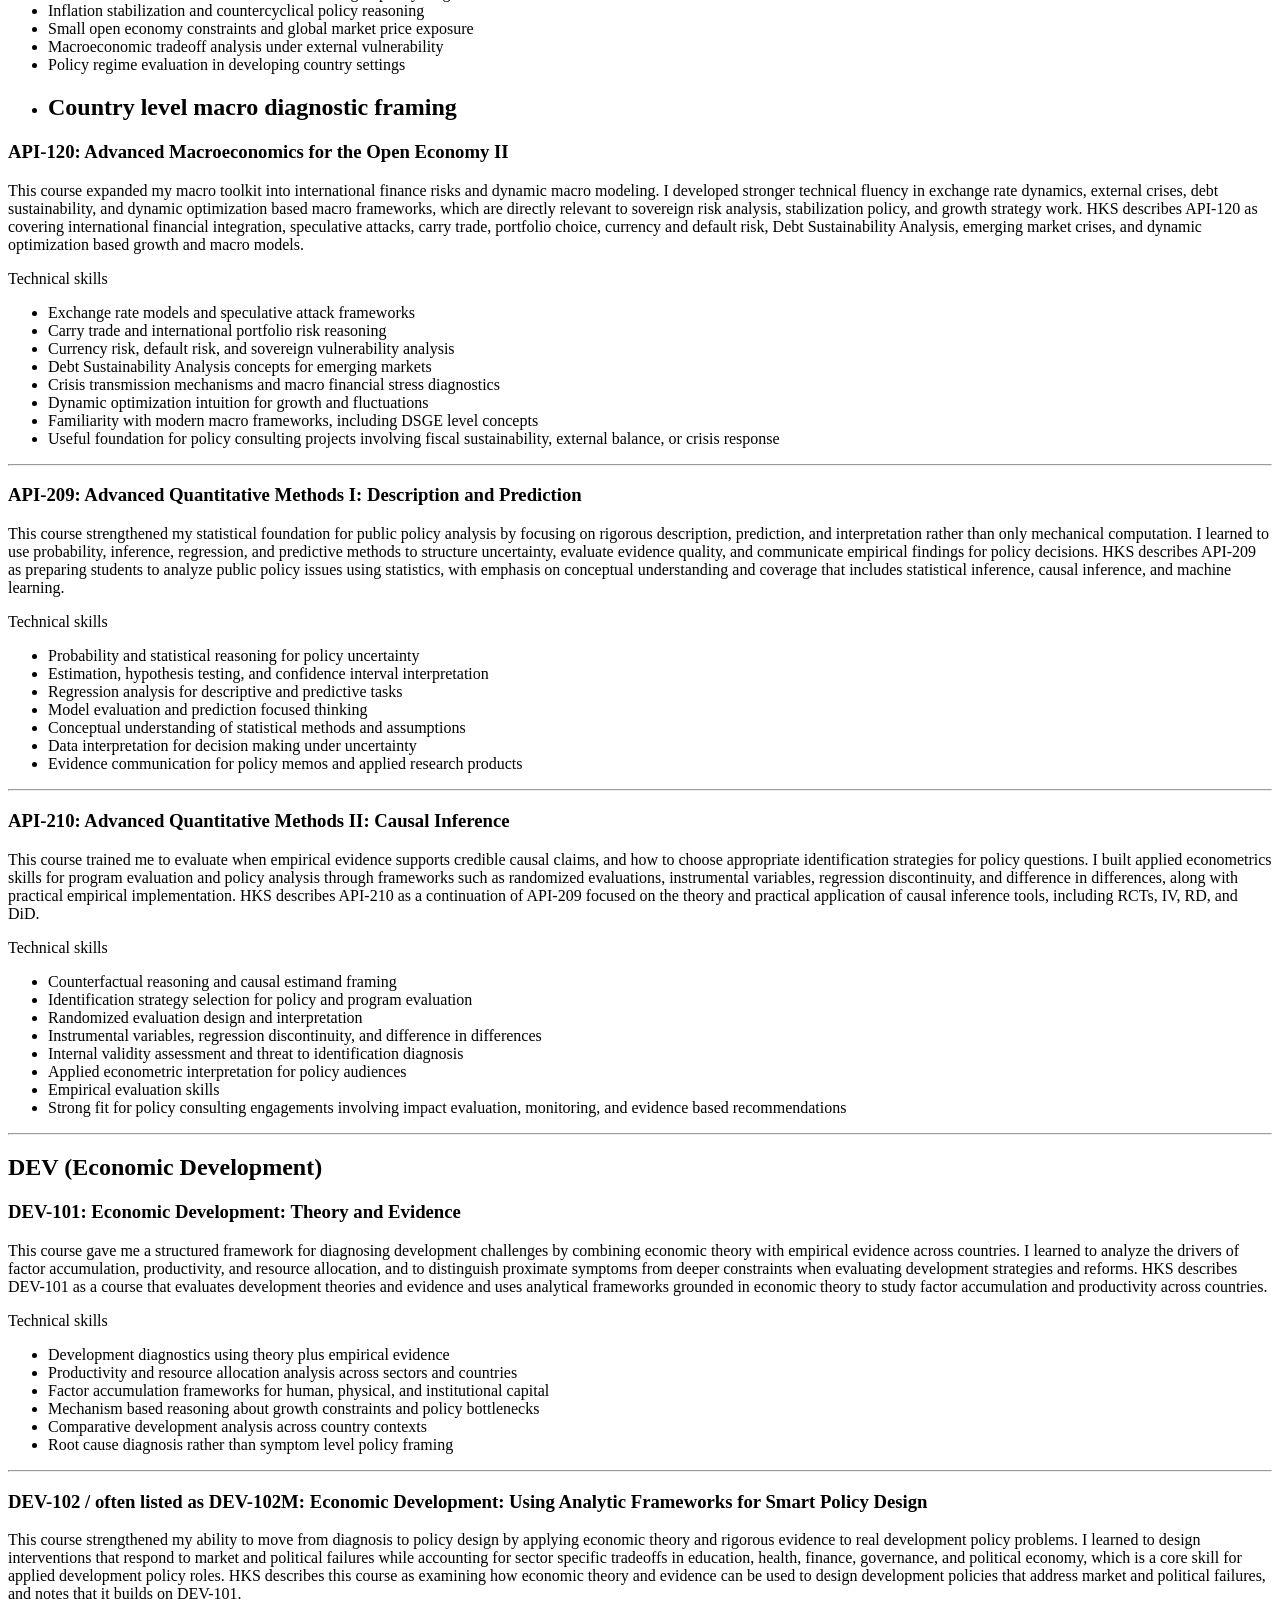
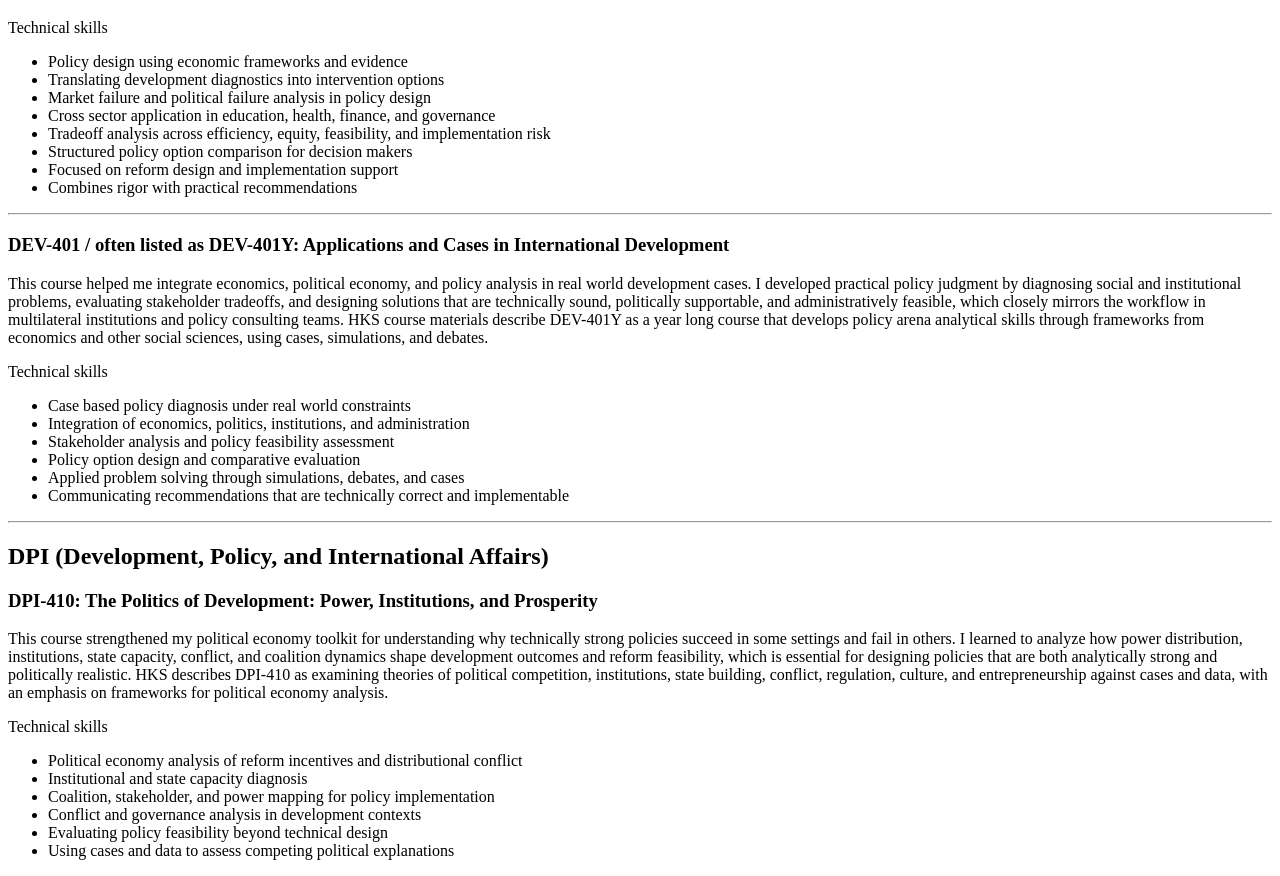
==== commit 5a756136: "Restructure portfolio: add two working papers, update research framing - Add tsai-wang-sanchez-secur" ====
--- a/docs/courses.html
+++ b/docs/courses.html
@@ -73,6 +73,9 @@
 
 
 <link rel="stylesheet" href="styles.css">
+<meta property="og:title" content="Sally Tsai">
+<meta property="og:description" content="Research on small open economies, trade policy, and security-economy interactions.">
+<meta property="og:site_name" content="Sally Tsai">
 </head>
 
 <body class="nav-fixed quarto-light">
@@ -101,21 +104,17 @@
 <span class="menu-text">Courses</span></a>
   </li>  
   <li class="nav-item dropdown ">
-    <a class="nav-link dropdown-toggle" href="#" id="nav-menu-projects" role="link" data-bs-toggle="dropdown" aria-expanded="false">
- <span class="menu-text">Projects</span>
+    <a class="nav-link dropdown-toggle" href="#" id="nav-menu-research--papers" role="link" data-bs-toggle="dropdown" aria-expanded="false">
+ <span class="menu-text">Research &amp; Papers</span>
     </a>
-    <ul class="dropdown-menu dropdown-menu-end" aria-labelledby="nav-menu-projects">    
+    <ul class="dropdown-menu dropdown-menu-end" aria-labelledby="nav-menu-research--papers">    
         <li>
-    <a class="dropdown-item" href="./pdfs/taiwan-ev-policy-analysis.pdf">
- <span class="dropdown-text">Taiwan EV Policy &amp; Cross-Strait Security (Quant/paper)</span></a>
+    <a class="dropdown-item" href="./pdfs/tsai-wang-sanchez-security-premium-2026.pdf">
+ <span class="dropdown-text">The Security Premium (EV Policy &amp; Security, 2026)</span></a>
   </li>  
         <li>
-    <a class="dropdown-item" href="./pdfs/brazil-health-outcome.pdf">
- <span class="dropdown-text">Brazil Health Outcomes (Quant)</span></a>
-  </li>  
-        <li>
-    <a class="dropdown-item" href="./pdfs/Asian Development Bank Internal Memorandum.pdf">
- <span class="dropdown-text">Growth Decomposition: Azerbaijan vs Turkey (Quant/memo)</span></a>
+    <a class="dropdown-item" href="./pdfs/tsai-vega-vat-passthrough-2026.pdf">
+ <span class="dropdown-text">VAT Pass-Through: Philippine Pharma (Working Paper, 2026)</span></a>
   </li>  
         <li>
     <a class="dropdown-item" href="./pdfs/PPG401 policy cycle.pdf">
@@ -124,10 +123,6 @@
         <li>
     <a class="dropdown-item" href="./pdfs/POl474 Paper 1.pdf">
  <span class="dropdown-text">Taiwan’s Energy Transition (Quant/memo)</span></a>
-  </li>  
-        <li>
-    <a class="dropdown-item" href="./pdfs/POL377 Essay.pdf">
- <span class="dropdown-text">Israel Constitutional Void (Political Science)</span></a>
   </li>  
     </ul>
   </li>
--- a/docs/styles.css
+++ b/docs/styles.css
@@ -0,0 +1,30 @@
+/* css styles */
+
+/* Project cards */
+.grid {
+  margin-top: 0.5rem;
+  gap: 1rem;
+}
+
+.g-col-md-4 {
+  background: #f8f9fa;
+  border-radius: 8px;
+  padding: 1.2rem 1.4rem;
+  border-left: 4px solid #2c3e50;
+}
+
+.g-col-md-4 h3 {
+  font-size: 1rem;
+  margin-bottom: 0.3rem;
+}
+
+.g-col-md-4 p:first-of-type {
+  font-size: 0.8rem;
+  color: #6c757d;
+  margin-bottom: 0.6rem;
+}
+
+/* Tighten about section spacing */
+.about-links {
+  margin-top: 1rem;
+}
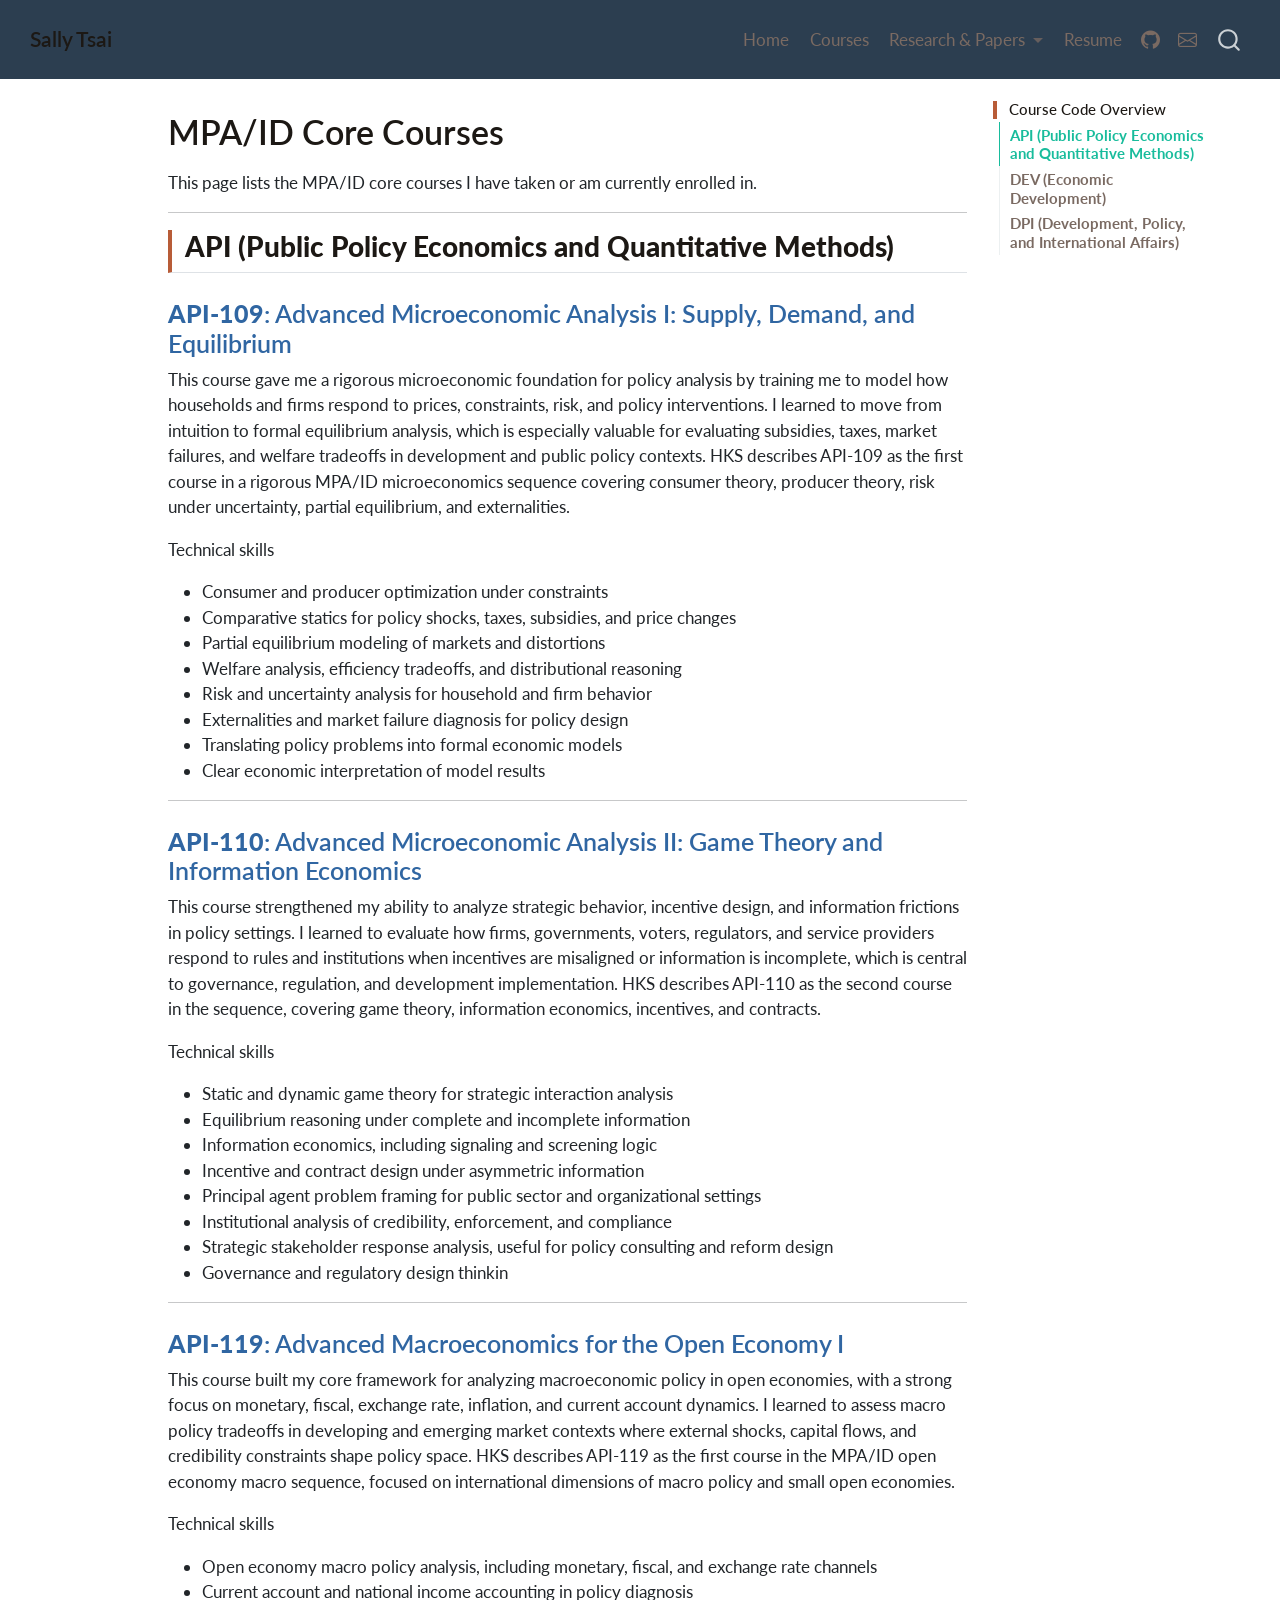
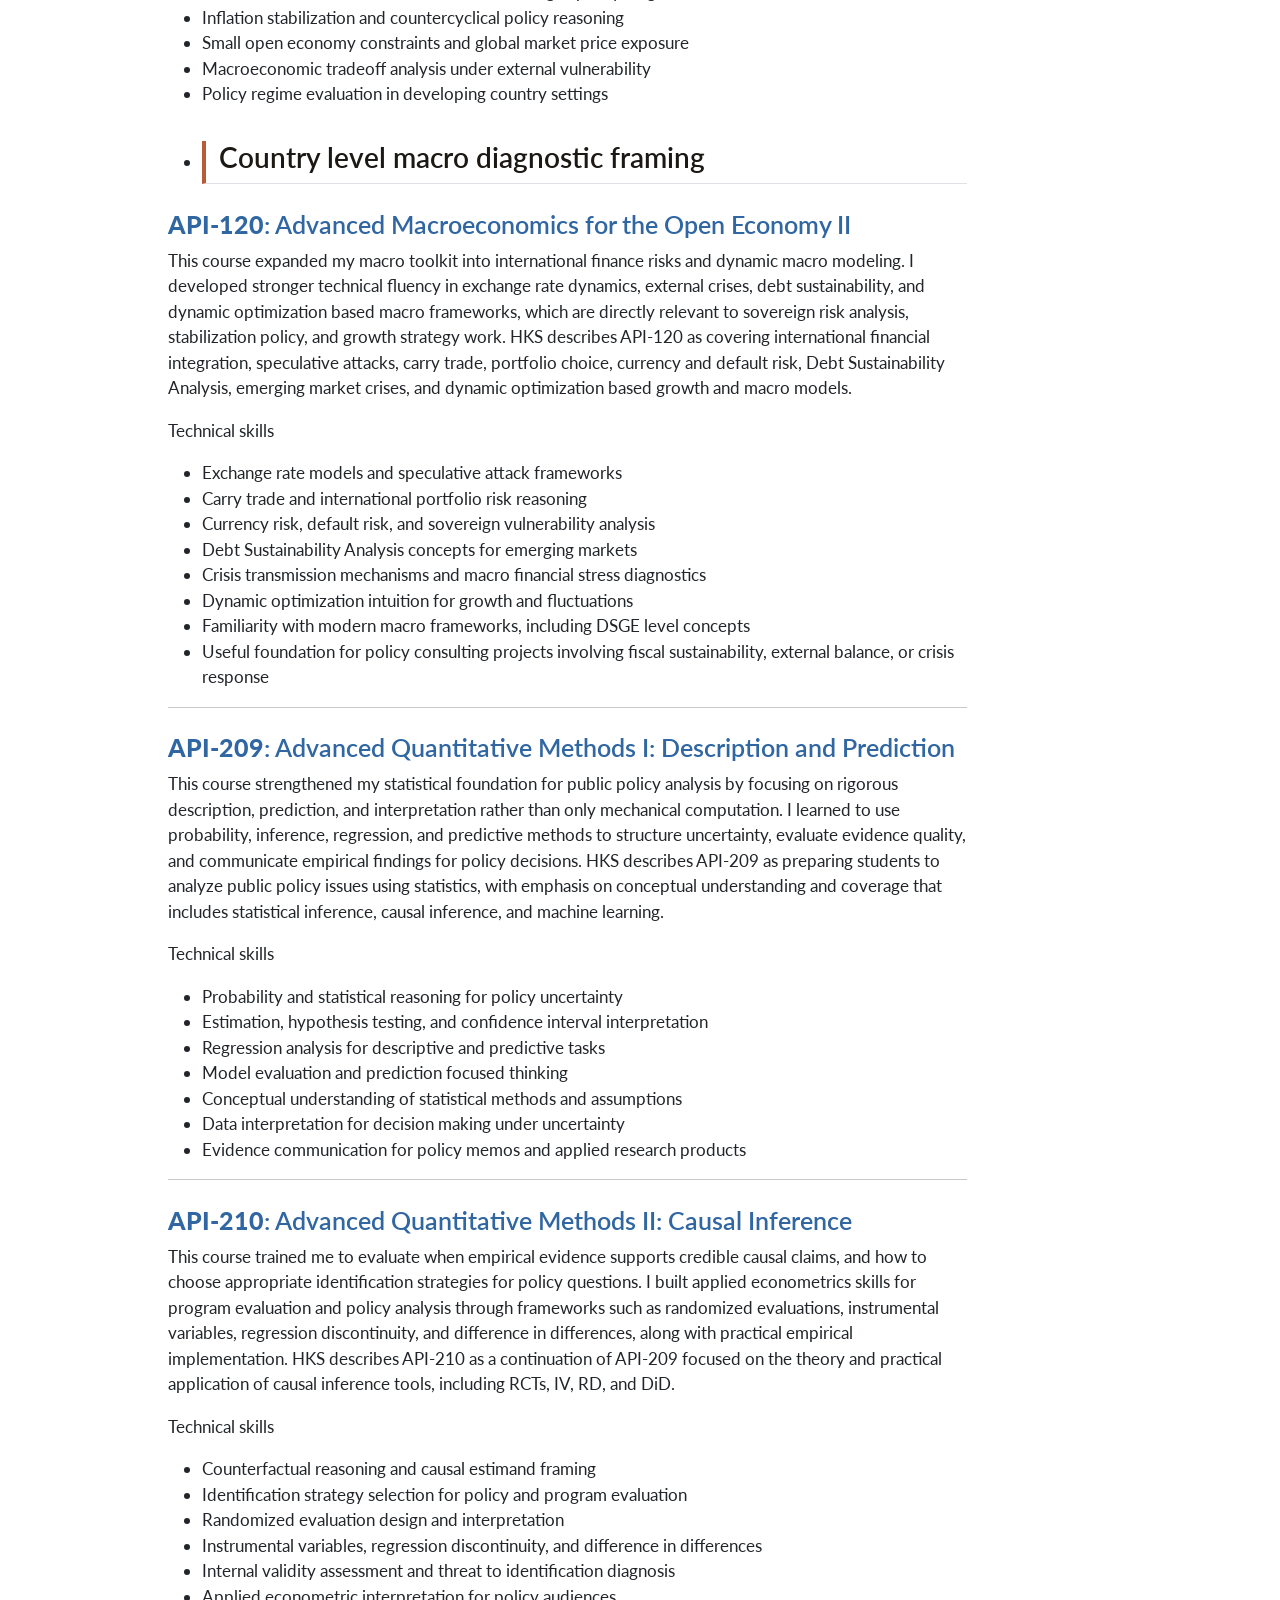
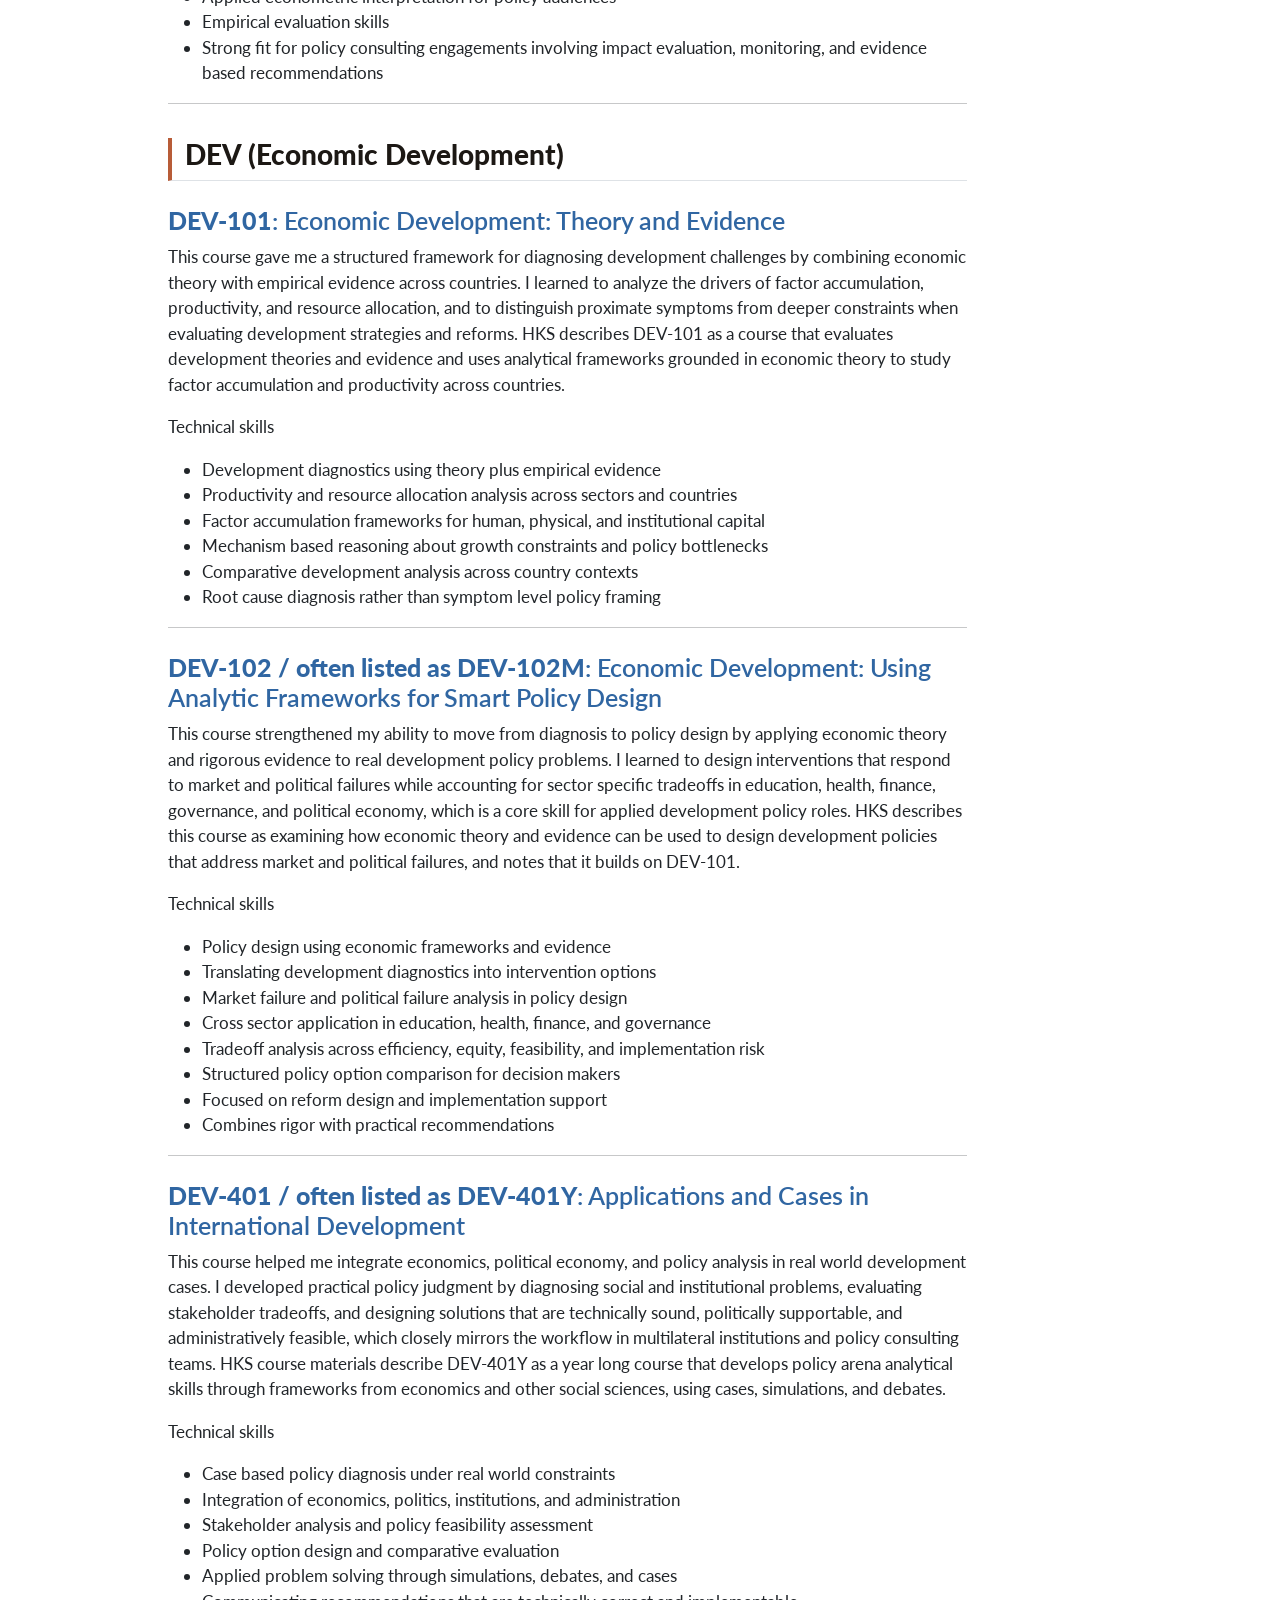
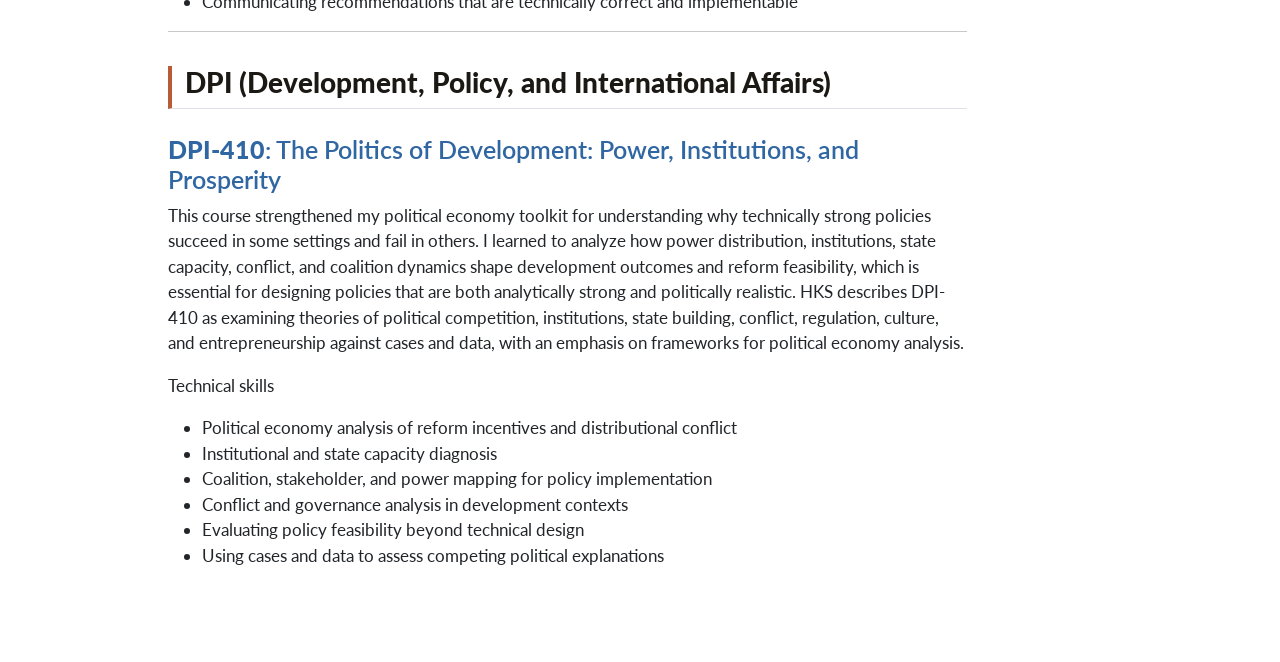
==== commit 4efe809e: "Final overhaul: color theme, corrected findings, Brazil section, name fix, Q4 removed - Add custom.s" ====
--- a/docs/courses.html
+++ b/docs/courses.html
@@ -42,7 +42,7 @@
 <link href="site_libs/quarto-html/quarto-syntax-highlighting-845c23b38eaddc0f92fda52bfe77a8c8.css" rel="stylesheet" id="quarto-text-highlighting-styles">
 <script src="site_libs/bootstrap/bootstrap.min.js"></script>
 <link href="site_libs/bootstrap/bootstrap-icons.css" rel="stylesheet">
-<link href="site_libs/bootstrap/bootstrap-158031087360bce0ff56dc785ce39e06.min.css" rel="stylesheet" append-hash="true" id="quarto-bootstrap" data-mode="light">
+<link href="site_libs/bootstrap/bootstrap-660315f390c52de3bc102c1d7e966c5b.min.css" rel="stylesheet" append-hash="true" id="quarto-bootstrap" data-mode="light">
 <script id="quarto-search-options" type="application/json">{
   "location": "navbar",
   "copy-button": false,
@@ -72,7 +72,6 @@
 }</script>
 
 
-<link rel="stylesheet" href="styles.css">
 <meta property="og:title" content="Sally Tsai">
 <meta property="og:description" content="Research on small open economies, trade policy, and security-economy interactions.">
 <meta property="og:site_name" content="Sally Tsai">
@@ -117,12 +116,16 @@
  <span class="dropdown-text">VAT Pass-Through: Philippine Pharma (Working Paper, 2026)</span></a>
   </li>  
         <li>
+    <a class="dropdown-item" href="./pdfs/brazil-health-outcome.pdf">
+ <span class="dropdown-text">Public Health Infrastructure: Brazil (Program Evaluation)</span></a>
+  </li>  
+        <li>
     <a class="dropdown-item" href="./pdfs/PPG401 policy cycle.pdf">
- <span class="dropdown-text">Taiwan Nuclear Policy Cycle (Memo)</span></a>
+ <span class="dropdown-text">Taiwan Nuclear Policy Cycle</span></a>
   </li>  
         <li>
     <a class="dropdown-item" href="./pdfs/POl474 Paper 1.pdf">
- <span class="dropdown-text">Taiwan’s Energy Transition (Quant/memo)</span></a>
+ <span class="dropdown-text">Taiwan’s Energy Transition</span></a>
   </li>  
     </ul>
   </li>
